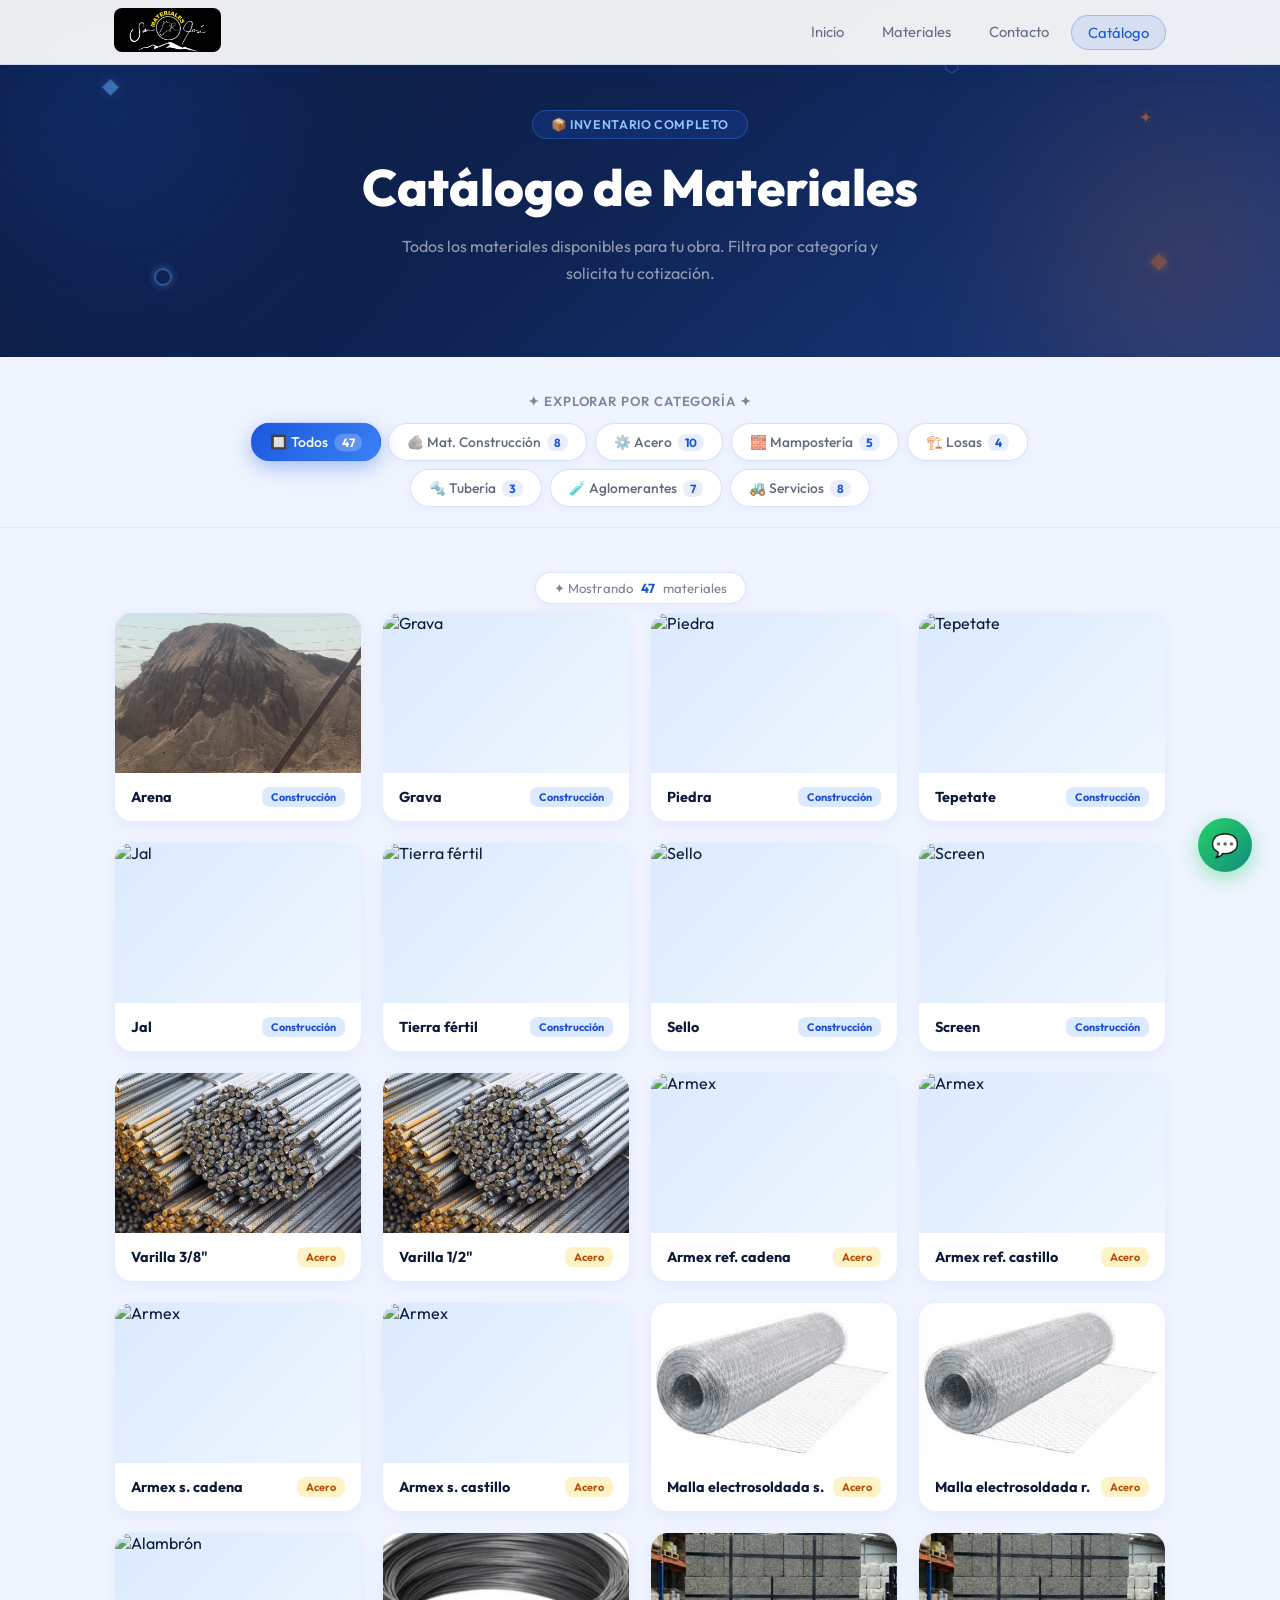
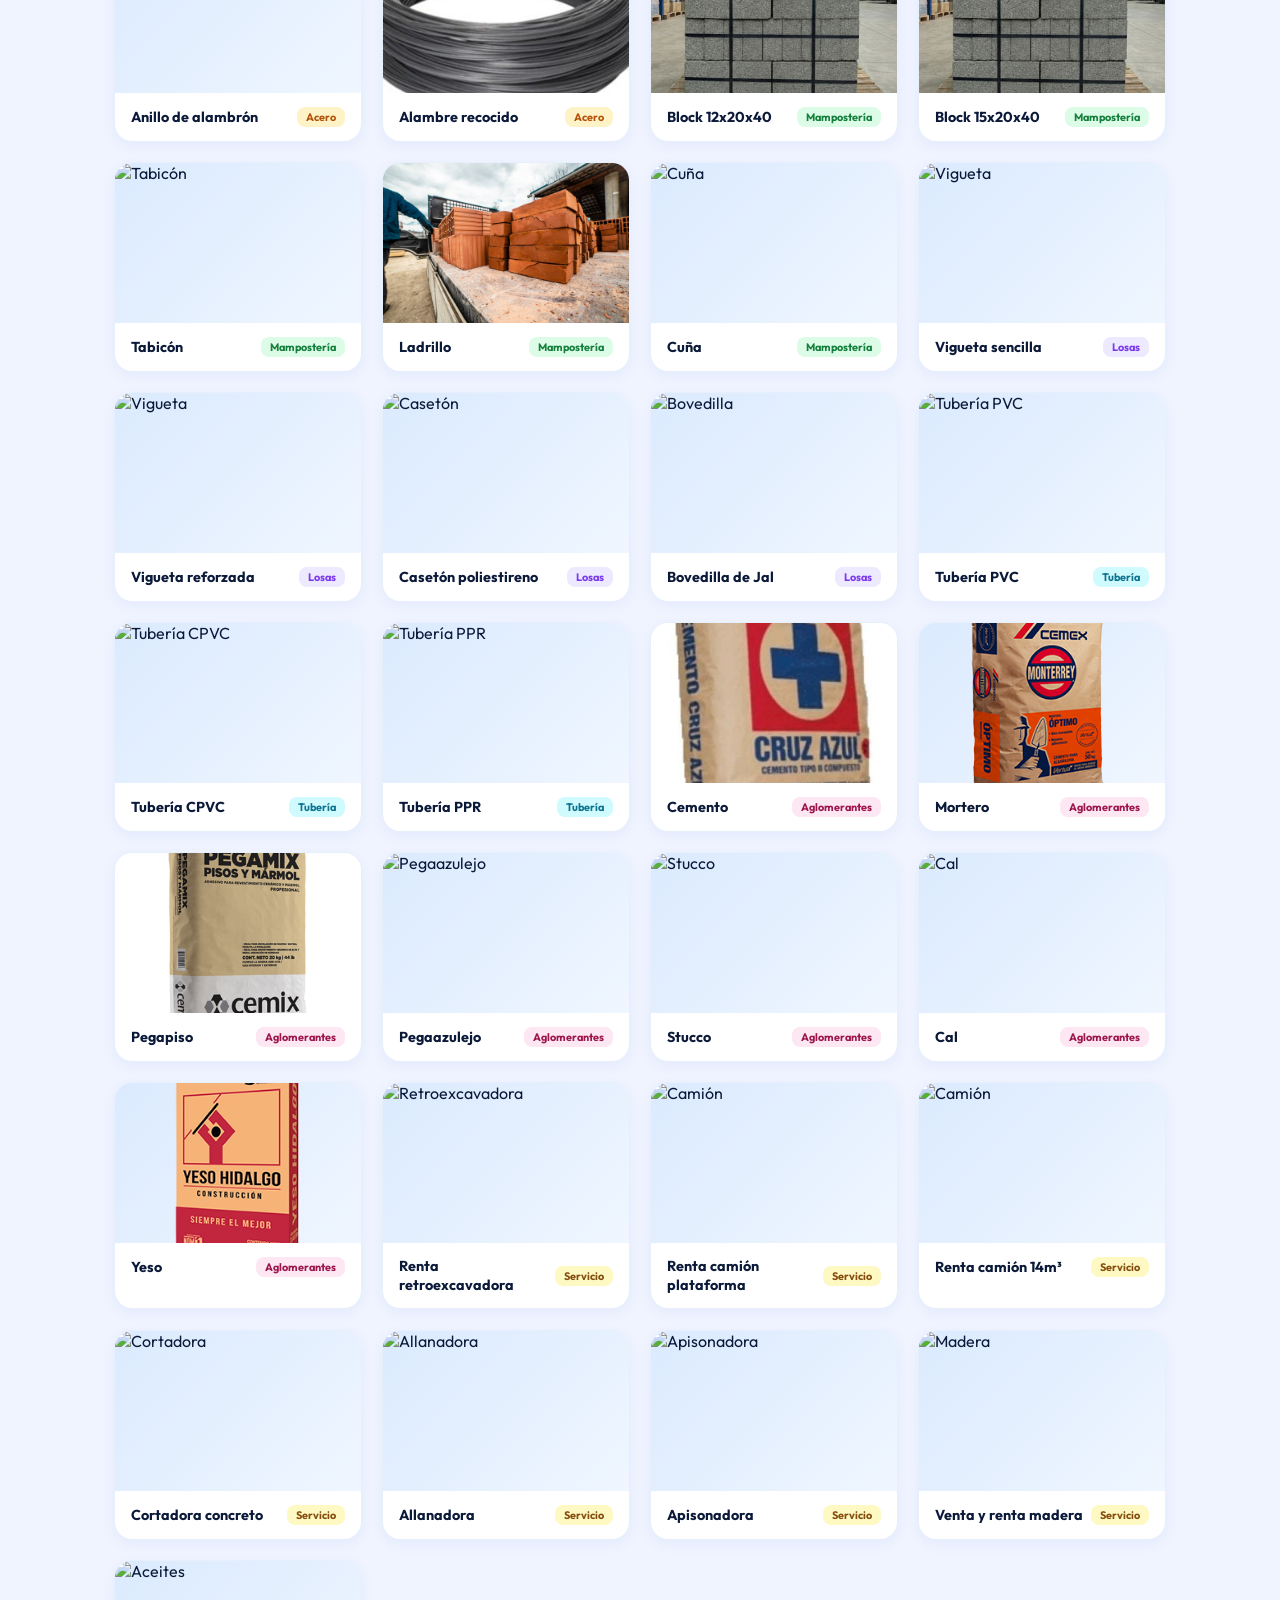
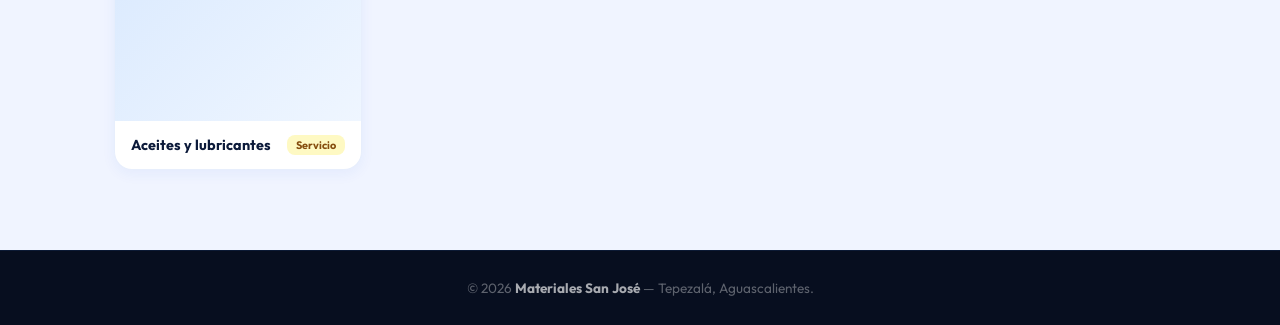
==== html/productos.html @ df7d9808 "Primer commit" ====
<!DOCTYPE html>
<html lang="es">
<head>
<meta charset="UTF-8">
<meta name="viewport" content="width=device-width, initial-scale=1">
<title>Catálogo | Materiales San José</title>
<link href="https://fonts.googleapis.com/css2?family=Outfit:wght@300;400;600;700;800&display=swap" rel="stylesheet">
<script defer src="https://unpkg.com/lucide@latest/dist/umd/lucide.js"></script>
<link rel="stylesheet" href="../css/productos.css">
</head>
<body>

<!-- NAV -->
<nav class="nav-container">
  <div class="container">
    <div class="nav-wrapper">
      <div class="nav-logo">
        <img src="../img/logo.jpg" alt="Materiales San José" onerror="this.style.display='none';this.nextElementSibling.style.display='block'">
        <span class="nav-logo-text" style="display:none">Materiales <span>San José</span></span>
      </div>
      <div class="nav-menu-desktop">
        <a href="../index.html">Inicio</a>
        <a href="../index.html#materiales">Materiales</a>
        <a href="../index.html#contacto">Contacto</a>
        <a href="../html/productos.html" class="active">Catálogo</a>
      </div>
      <button id="mobile-menu-button" aria-label="Menú">
        <i data-lucide="menu"></i>
      </button>
    </div>
  </div>
  <div id="mobile-menu" class="mobile-menu">
    <div class="mobile-menu-content">
      <a href="../index.html">Inicio</a>
      <a href="../index.html#contacto">Contacto</a>
    </div>
  </div>
</nav>

<!-- PAGE HEADER -->
<div class="page-header">
  <div class="blob blob-1"></div>
  <div class="blob blob-2"></div>

  <!-- Floating shapes -->
  <div class="float-shape" style="top:20%;left:8%;--dur:7s"><span class="shape-icon" style="--size:22px;--color:rgba(96,165,250,0.5)">◆</span></div>
  <div class="float-shape" style="top:30%;right:10%;--dur:9s;--delay:-3s"><span class="shape-icon" style="--size:16px;--color:rgba(249,115,22,0.5)">✦</span></div>
  <div class="float-shape" style="bottom:20%;left:12%;--dur:11s;--delay:-5s"><div class="shape-ring" style="--size:18px;--color:rgba(96,165,250,0.4)"></div></div>
  <div class="float-shape" style="bottom:25%;right:9%;--dur:8s;--delay:-2s"><div class="shape-diamond" style="--size:12px;--color:rgba(249,115,22,0.35)"></div></div>
  <div class="float-shape" style="top:15%;right:25%;--dur:6s;--delay:-1s"><span class="shape-icon" style="--size:18px;--color:rgba(96,165,250,0.3)">⬡</span></div>

  <div class="container" style="position:relative;z-index:2">
    <div class="page-header-badge">📦 Inventario Completo</div>
    <h1>Catálogo de Materiales</h1>
    <p>Todos los materiales disponibles para tu obra. Filtra por categoría y solicita tu cotización.</p>
  </div>
</div>

<!-- FILTER BAR -->
<div class="filter-wrap">
  <div class="filter-label">✦ Explorar por categoría ✦</div>
  <div class="filter-bar">
    <button class="filter-btn active" onclick="filterCat('all',this)">🔲 Todos <span class="filter-count">47</span></button>
    <button class="filter-btn" onclick="filterCat('agregados',this)">🪨 Mat. Construcción <span class="filter-count">8</span></button>
    <button class="filter-btn" onclick="filterCat('acero',this)">⚙️ Acero <span class="filter-count">10</span></button>
    <button class="filter-btn" onclick="filterCat('mamposteria',this)">🧱 Mampostería <span class="filter-count">5</span></button>
    <button class="filter-btn" onclick="filterCat('losa',this)">🏗️ Losas <span class="filter-count">4</span></button>
    <button class="filter-btn" onclick="filterCat('tuberia',this)">🔩 Tubería <span class="filter-count">3</span></button>
    <button class="filter-btn" onclick="filterCat('cemento',this)">🧪 Aglomerantes <span class="filter-count">7</span></button>
    <button class="filter-btn" onclick="filterCat('servicios',this)">🚜 Servicios <span class="filter-count">8</span></button>
  </div>
</div>

<!-- PRODUCTS -->
<section class="products-section">
  <div class="container">
    <div class="showing-wrap">
      <span class="showing-badge">✦ Mostrando <span class="cnt" id="showingCount">47</span> materiales</span>
    </div>

    <div class="products-grid" id="productsGrid">

      <!-- AGREGADOS -->
      <div class="product-card agregados" onclick="openModal('Arena','Ideal para mezclas de concreto, morteros y rellenos. Disponible en diferentes granulometrías.','../img/arena.jpg','agregados')">
        <img src="../img/IMG47.jpg" alt="Arena">
        <div class="product-info"><h3>Arena</h3><span class="product-badge badge-agregados">Construcción</span></div>
      </div>
      <div class="product-card agregados" onclick="openModal('Grava','Grava triturada y rodada para concreto, drenajes y cimentaciones.','../img/grava.jpg','agregados')">
        <img src="../img/IMG46.jpg" alt="Grava">
        <div class="product-info"><h3>Grava</h3><span class="product-badge badge-agregados">Construcción</span></div>
      </div>
      <div class="product-card agregados" onclick="openModal('Piedra','Piedra para cimentaciones, muros de contención y revestimientos.','../img/piedra.jpg','agregados')">
        <img src="../img/IMG44.jpg" alt="Piedra">
        <div class="product-info"><h3>Piedra</h3><span class="product-badge badge-agregados">Construcción</span></div>
      </div>
      <div class="product-card agregados" onclick="openModal('Tepetate','Material de relleno y compactación para bases y subbases.','../img/Tepetate.jpg','agregados')">
        <img src="../img/IMG48.jpg" alt="Tepetate">
        <div class="product-info"><h3>Tepetate</h3><span class="product-badge badge-agregados">Construcción</span></div>
      </div>
      <div class="product-card agregados" onclick="openModal('Jal','Material ligero para rellenos y mezclas especiales.','../img/material.jpg','agregados')">
        <img src="../img/material.jpg" alt="Jal">
        <div class="product-info"><h3>Jal</h3><span class="product-badge badge-agregados">Construcción</span></div>
      </div>
      <div class="product-card agregados" onclick="openModal('Tierra fértil','Tierra negra para jardines, huertos y áreas verdes.','../img/material.jpg','agregados')">
        <img src="../img/material.jpg" alt="Tierra fértil">
        <div class="product-info"><h3>Tierra fértil</h3><span class="product-badge badge-agregados">Construcción</span></div>
      </div>
      <div class="product-card agregados" onclick="openModal('Sello','Material fino para sellado de juntas y acabados de pisos.','../img/material.jpg','agregados')">
        <img src="../img/material.jpg" alt="Sello">
        <div class="product-info"><h3>Sello</h3><span class="product-badge badge-agregados">Construcción</span></div>
      </div>
      <div class="product-card agregados" onclick="openModal('Screen','Gravilla fina para filtros, drenajes y pisos decorativos.','../img/material.jpg','agregados')">
        <img src="../img/material.jpg" alt="Screen">
        <div class="product-info"><h3>Screen</h3><span class="product-badge badge-agregados">Construcción</span></div>
      </div>

      <!-- ACERO -->
      <div class="product-card acero" onclick="openModal('Varilla 3/8 pulgada','Varilla corrugada de 3/8 pulgada para trabes, castillos y cadenas.','../img/varilla.jpg','acero')">
        <img src="../img/varilla.jpg" alt="Varilla">
        <div class="product-info"><h3>Varilla 3/8"</h3><span class="product-badge badge-acero">Acero</span></div>
      </div>
      <div class="product-card acero" onclick="openModal('Varilla 1/2 pulgada','Varilla corrugada de 1/2 pulgada para estructuras de mayor carga.','../img/varilla.jpg','acero')">
        <img src="../img/varilla.jpg" alt="Varilla">
        <div class="product-info"><h3>Varilla 1/2"</h3><span class="product-badge badge-acero">Acero</span></div>
      </div>
      <div class="product-card acero" onclick="openModal('Armex reforzado cadena','Malla prefabricada de alta resistencia para cadenas de cimentación.','../img/material.jpg','acero')">
        <img src="../img/material.jpg" alt="Armex">
        <div class="product-info"><h3>Armex ref. cadena</h3><span class="product-badge badge-acero">Acero</span></div>
      </div>
      <div class="product-card acero" onclick="openModal('Armex reforzado castillo','Armex prefabricado para castillos de muros de carga.','../img/material.jpg','acero')">
        <img src="../img/material.jpg" alt="Armex">
        <div class="product-info"><h3>Armex ref. castillo</h3><span class="product-badge badge-acero">Acero</span></div>
      </div>
      <div class="product-card acero" onclick="openModal('Armex sencillo cadena','Malla simple para cadenas en proyectos residenciales.','../img/material.jpg','acero')">
        <img src="../img/material.jpg" alt="Armex">
        <div class="product-info"><h3>Armex s. cadena</h3><span class="product-badge badge-acero">Acero</span></div>
      </div>
      <div class="product-card acero" onclick="openModal('Armex sencillo castillo','Armex simple para castillos en proyectos ligeros.','../img/material.jpg','acero')">
        <img src="../img/material.jpg" alt="Armex">
        <div class="product-info"><h3>Armex s. castillo</h3><span class="product-badge badge-acero">Acero</span></div>
      </div>
      <div class="product-card acero" onclick="openModal('Malla electrosoldada sencilla','Malla de acero para losas y contrapisos ligeros.','../img/malla.jpg','acero')">
        <img src="../img/malla.jpg" alt="Malla">
        <div class="product-info"><h3>Malla electrosoldada s.</h3><span class="product-badge badge-acero">Acero</span></div>
      </div>
      <div class="product-card acero" onclick="openModal('Malla electrosoldada reforzada','Malla de alta resistencia para losas industriales y estacionamientos.','../img/malla.jpg','acero')">
        <img src="../img/malla.jpg" alt="Malla">
        <div class="product-info"><h3>Malla electrosoldada r.</h3><span class="product-badge badge-acero">Acero</span></div>
      </div>
      <div class="product-card acero" onclick="openModal('Anillo de alambrón','Alambrón en rollo para armado de estructuras y cercas.','../img/material.jpg','acero')">
        <img src="../img/material.jpg" alt="Alambrón">
        <div class="product-info"><h3>Anillo de alambrón</h3><span class="product-badge badge-acero">Acero</span></div>
      </div>
      <div class="product-card acero" onclick="openModal('Alambre recocido','Alambre suave para amarre de varilla en estructuras de concreto.','../img/alambre.jpg','acero')">
        <img src="../img/alambre.jpg" alt="Alambre">
        <div class="product-info"><h3>Alambre recocido</h3><span class="product-badge badge-acero">Acero</span></div>
      </div>

      <!-- MAMPOSTERÍA -->
      <div class="product-card mamposteria" onclick="openModal('Block hueco 12x20x40','Block estándar de hormigón para muros interiores y exteriores.','../img/block.jpg','mamposteria')">
        <img src="../img/block.jpg" alt="Block">
        <div class="product-info"><h3>Block 12x20x40</h3><span class="product-badge badge-mamposteria">Mampostería</span></div>
      </div>
      <div class="product-card mamposteria" onclick="openModal('Block hueco 15x20x40','Block de mayor espesor para muros estructurales y bardas.','../img/block.jpg','mamposteria')">
        <img src="../img/block.jpg" alt="Block">
        <div class="product-info"><h3>Block 15x20x40</h3><span class="product-badge badge-mamposteria">Mampostería</span></div>
      </div>
      <div class="product-card mamposteria" onclick="openModal('Tabicón','Pieza de concreto sólido de alta resistencia para muros y cimientos.','../img/material.jpg','mamposteria')">
        <img src="../img/material.jpg" alt="Tabicón">
        <div class="product-info"><h3>Tabicón</h3><span class="product-badge badge-mamposteria">Mampostería</span></div>
      </div>
      <div class="product-card mamposteria" onclick="openModal('Ladrillo','Ladrillo recocido para muros, bardas y acabados decorativos.','../img/ladrillo.jpg','mamposteria')">
        <img src="../img/ladrillo.jpg" alt="Ladrillo">
        <div class="product-info"><h3>Ladrillo</h3><span class="product-badge badge-mamposteria">Mampostería</span></div>
      </div>
      <div class="product-card mamposteria" onclick="openModal('Cuña','Pieza de remate para esquinas y terminados en mampostería.','../img/material.jpg','mamposteria')">
        <img src="../img/material.jpg" alt="Cuña">
        <div class="product-info"><h3>Cuña</h3><span class="product-badge badge-mamposteria">Mampostería</span></div>
      </div>

      <!-- LOSAS -->
      <div class="product-card losa" onclick="openModal('Vigueta sencilla','Vigueta prefabricada de concreto pretensado para losas ligeras.','../img/material.jpg','losa')">
        <img src="../img/material.jpg" alt="Vigueta">
        <div class="product-info"><h3>Vigueta sencilla</h3><span class="product-badge badge-losa">Losas</span></div>
      </div>
      <div class="product-card losa" onclick="openModal('Vigueta reforzada','Vigueta de mayor capacidad de carga para claros amplios.','../img/material.jpg','losa')">
        <img src="../img/material.jpg" alt="Vigueta">
        <div class="product-info"><h3>Vigueta reforzada</h3><span class="product-badge badge-losa">Losas</span></div>
      </div>
      <div class="product-card losa" onclick="openModal('Casetón poliestireno','Relleno ligero de poliestireno para reducir el peso en losas.','../img/material.jpg','losa')">
        <img src="../img/material.jpg" alt="Casetón">
        <div class="product-info"><h3>Casetón poliestireno</h3><span class="product-badge badge-losa">Losas</span></div>
      </div>
      <div class="product-card losa" onclick="openModal('Bovedilla de Jal','Bovedilla de jal ligero para sistemas de losa vigueta-bovedilla.','../img/material.jpg','losa')">
        <img src="../img/material.jpg" alt="Bovedilla">
        <div class="product-info"><h3>Bovedilla de Jal</h3><span class="product-badge badge-losa">Losas</span></div>
      </div>

      <!-- TUBERÍA -->
      <div class="product-card tuberia" onclick="openModal('Tubería PVC','Tubería de PVC para instalaciones hidráulicas y sanitarias.','../img/material.jpg','tuberia')">
        <img src="../img/material.jpg" alt="Tubería PVC">
        <div class="product-info"><h3>Tubería PVC</h3><span class="product-badge badge-tuberia">Tubería</span></div>
      </div>
      <div class="product-card tuberia" onclick="openModal('Tubería CPVC','Tubería CPVC resistente a altas temperaturas para agua caliente.','../img/material.jpg','tuberia')">
        <img src="../img/material.jpg" alt="Tubería CPVC">
        <div class="product-info"><h3>Tubería CPVC</h3><span class="product-badge badge-tuberia">Tubería</span></div>
      </div>
      <div class="product-card tuberia" onclick="openModal('Tubería PPR','Tubería PPR de alta resistencia para sistemas de agua a presión.','../img/material.jpg','tuberia')">
        <img src="../img/material.jpg" alt="Tubería PPR">
        <div class="product-info"><h3>Tubería PPR</h3><span class="product-badge badge-tuberia">Tubería</span></div>
      </div>

      <!-- AGLOMERANTES -->
      <div class="product-card cemento" onclick="openModal('Cemento','Cemento Portland gris de alta resistencia para todo tipo de obra.','../img/cemento.jpg','cemento')">
        <img src="../img/cemento.jpg" alt="Cemento">
        <div class="product-info"><h3>Cemento</h3><span class="product-badge badge-cemento">Aglomerantes</span></div>
      </div>
      <div class="product-card cemento" onclick="openModal('Mortero','Mortero premezclado para asentado de block, ladrillo y tabique.','../img/mortero.png','cemento')">
        <img src="../img/mortero.png" alt="Mortero">
        <div class="product-info"><h3>Mortero</h3><span class="product-badge badge-cemento">Aglomerantes</span></div>
      </div>
      <div class="product-card cemento" onclick="openModal('Pegapiso','Adhesivo cementicio para pisos cerámicos, porcelánicos y piedra.','../img/pegapiso.jpg','cemento')">
        <img src="../img/pegapiso.jpg" alt="Pegapiso">
        <div class="product-info"><h3>Pegapiso</h3><span class="product-badge badge-cemento">Aglomerantes</span></div>
      </div>
      <div class="product-card cemento" onclick="openModal('Pegaazulejo','Adhesivo para azulejos en paredes interiores y exteriores.','../img/material.jpg','cemento')">
        <img src="../img/material.jpg" alt="Pegaazulejo">
        <div class="product-info"><h3>Pegaazulejo</h3><span class="product-badge badge-cemento">Aglomerantes</span></div>
      </div>
      <div class="product-card cemento" onclick="openModal('Stucco','Yeso acrílico para acabados exteriores e interiores texturizados.','../img/material.jpg','cemento')">
        <img src="../img/material.jpg" alt="Stucco">
        <div class="product-info"><h3>Stucco</h3><span class="product-badge badge-cemento">Aglomerantes</span></div>
      </div>
      <div class="product-card cemento" onclick="openModal('Cal','Cal hidratada para aplanados, pintura y tratamiento de suelos.','../img/material.jpg','cemento')">
        <img src="../img/material.jpg" alt="Cal">
        <div class="product-info"><h3>Cal</h3><span class="product-badge badge-cemento">Aglomerantes</span></div>
      </div>
      <div class="product-card cemento" onclick="openModal('Yeso','Yeso para aplanados interiores, cielos rasos y molduras.','../img/yeso.png','cemento')">
        <img src="../img/yeso.png" alt="Yeso">
        <div class="product-info"><h3>Yeso</h3><span class="product-badge badge-cemento">Aglomerantes</span></div>
      </div>

      <!-- SERVICIOS -->
      <div class="product-card servicios" onclick="openModal('Renta retroexcavadora','Retroexcavadora disponible por hora o día para excavaciones y movimiento de tierra.','../img/maquinaria.jpg','servicios')">
        <img src="../img/maquinaria.jpg" alt="Retroexcavadora">
        <div class="product-info"><h3>Renta retroexcavadora</h3><span class="product-badge badge-servicios">Servicio</span></div>
      </div>
      <div class="product-card servicios" onclick="openModal('Renta camión plataforma','Camión plataforma para traslado de materiales pesados y maquinaria.','../img/maquinaria.jpg','servicios')">
        <img src="../img/maquinaria.jpg" alt="Camión">
        <div class="product-info"><h3>Renta camión plataforma</h3><span class="product-badge badge-servicios">Servicio</span></div>
      </div>
      <div class="product-card servicios" onclick="openModal('Renta camión 14m³','Camión de volteo de 14 metros cúbicos para entrega de materiales a granel.','../img/maquinaria.jpg','servicios')">
        <img src="../img/maquinaria.jpg" alt="Camión">
        <div class="product-info"><h3>Renta camión 14m³</h3><span class="product-badge badge-servicios">Servicio</span></div>
      </div>
      <div class="product-card servicios" onclick="openModal('Cortadora de concreto','Corte preciso en concreto, block y pavimentos. Disponible por turno.','../img/maquinaria.jpg','servicios')">
        <img src="../img/maquinaria.jpg" alt="Cortadora">
        <div class="product-info"><h3>Cortadora concreto</h3><span class="product-badge badge-servicios">Servicio</span></div>
      </div>
      <div class="product-card servicios" onclick="openModal('Allanadora','Allanadora mecánica para acabados de pisos de concreto.','../img/maquinaria.jpg','servicios')">
        <img src="../img/maquinaria.jpg" alt="Allanadora">
        <div class="product-info"><h3>Allanadora</h3><span class="product-badge badge-servicios">Servicio</span></div>
      </div>
      <div class="product-card servicios" onclick="openModal('Apisonadora','Compactación de suelos, rellenos y bases para pavimentación.','../img/maquinaria.jpg','servicios')">
        <img src="../img/maquinaria.jpg" alt="Apisonadora">
        <div class="product-info"><h3>Apisonadora</h3><span class="product-badge badge-servicios">Servicio</span></div>
      </div>
      <div class="product-card servicios" onclick="openModal('Venta y renta de madera','Madera para cimbra, duelas, vigas y estructuras temporales de obra.','../img/material.jpg','servicios')">
        <img src="../img/material.jpg" alt="Madera">
        <div class="product-info"><h3>Venta y renta madera</h3><span class="product-badge badge-servicios">Servicio</span></div>
      </div>
      <div class="product-card servicios" onclick="openModal('Aceites y lubricantes','Lubricantes para maquinaria de construcción y mantenimiento de equipos.','../img/material.jpg','servicios')">
        <img src="../img/material.jpg" alt="Aceites">
        <div class="product-info"><h3>Aceites y lubricantes</h3><span class="product-badge badge-servicios">Servicio</span></div>
      </div>

    </div>
  </div>
</section>

<!-- MODAL -->
<div class="modal-overlay" id="modalOverlay" onclick="closeModal(event)">
  <div class="modal-box">
    <img class="modal-img" id="modalImg" src="" alt="">
    <div class="modal-body">
      <span class="modal-cat-badge" id="modalBadge"></span>
      <h2 id="modalTitle"></h2>
      <p id="modalDesc"></p>
      <div class="modal-footer">
        <button class="modal-close-btn" onclick="closeModalDirect()">Cerrar</button>
        <a href="https://wa.me/524493667791" target="_blank" class="modal-wa-btn">
          💬 Solicitar por WhatsApp
        </a>
      </div>
    </div>
  </div>
</div>

<!-- WhatsApp -->
<a href="https://wa.me/524493667791" target="_blank" class="whatsapp-btn" title="WhatsApp">💬</a>
<a href="#" class="back-to-top" id="backToTop">↑</a>

<footer>
  <div class="container">
    <p>© 2026 <strong>Materiales San José</strong> — Tepezalá, Aguascalientes.</p>
  </div>
</footer>

<script>
if (window.lucide) lucide.createIcons();
document.addEventListener('DOMContentLoaded', () => { if (window.lucide) lucide.createIcons(); });

/* Mobile menu */
document.getElementById('mobile-menu-button')?.addEventListener('click', () => {
  document.getElementById('mobile-menu').classList.toggle('open');
});

/* Back to top */
window.addEventListener('scroll', () => {
  document.getElementById('backToTop').classList.toggle('visible', window.scrollY > 400);
});

/* Filter */
function filterCat(cat, btn) {
  document.querySelectorAll('.filter-btn').forEach(b => b.classList.remove('active'));
  btn.classList.add('active');
  const cards = document.querySelectorAll('.product-card');
  let count = 0;
  cards.forEach((c, i) => {
    const show = cat === 'all' || c.classList.contains(cat);
    c.classList.toggle('hidden', !show);
    if (show) {
      count++;
      c.style.animationDelay = (count * 0.03) + 's';
      c.style.animation = 'none';
      void c.offsetHeight;
      c.style.animation = 'cardIn 0.5s ease both';
    }
  });
  document.getElementById('showingCount').textContent = count;
}

/* Modal */
const catBadgeClasses = {
  agregados:'badge-agregados', acero:'badge-acero', mamposteria:'badge-mamposteria',
  losa:'badge-losa', tuberia:'badge-tuberia', cemento:'badge-cemento', servicios:'badge-servicios'
};
const catLabels = {
  agregados:'Mat. Construcción', acero:'Acero', mamposteria:'Mampostería',
  losa:'Losas', tuberia:'Tubería', cemento:'Aglomerantes', servicios:'Servicio'
};

function openModal(title, desc, img, cat) {
  document.getElementById('modalTitle').textContent = title;
  document.getElementById('modalDesc').textContent = desc;
  document.getElementById('modalImg').src = img;
  const badge = document.getElementById('modalBadge');
  badge.textContent = catLabels[cat] || cat;
  badge.className = 'modal-cat-badge ' + (catBadgeClasses[cat] || '');
  document.getElementById('modalOverlay').classList.add('open');
  document.body.style.overflow = 'hidden';
}

function closeModal(e) {
  if (e.target === document.getElementById('modalOverlay')) closeModalDirect();
}

function closeModalDirect() {
  document.getElementById('modalOverlay').classList.remove('open');
  document.body.style.overflow = '';
}

document.addEventListener('keydown', e => { if (e.key === 'Escape') closeModalDirect(); });
</script>
</body>
</html>
---- css/productos.css ----
:root {
  --blue:        #1a56db;
  --blue-light:  #3b82f6;
  --blue-bright: #60a5fa;
  --orange:      #f97316;
  --dark:        #0c1a3a;
  --dark-mid:    #0f2454;
  --white:       #ffffff;
}

*, *::before, *::after { margin:0; padding:0; box-sizing:border-box; }
html { scroll-behavior: smooth; }

body {
  font-family: 'Outfit', sans-serif;
  background: #f0f4ff;
  color: var(--dark);
  overflow-x: hidden;
}

/* NAV */
.nav-container {
  position: fixed;
  top: 0; left: 0; right: 0;
  z-index: 200;
  background: rgba(255,255,255,0.92);
  backdrop-filter: blur(14px);
  border-bottom: 1px solid rgba(26,86,219,0.12);
  box-shadow: 0 2px 20px rgba(26,86,219,0.07);
}

.container { max-width: 1100px; margin: 0 auto; padding: 0 24px; }

.nav-wrapper {
  display: flex;
  align-items: center;
  justify-content: space-between;
  height: 64px;
}

.nav-logo img {
  height: 44px;
  border-radius: 8px;
  object-fit: contain;
}

.nav-logo-text {
  font-size: 1.15rem;
  font-weight: 800;
  color: var(--dark);
}
.nav-logo-text span { color: var(--orange); }

.nav-menu-desktop {
  display: flex;
  gap: 6px;
}

.nav-menu-desktop a {
  text-decoration: none;
  color: rgba(12,26,58,0.6);
  font-size: 0.92rem;
  padding: 7px 16px;
  border-radius: 20px;
  transition: all 0.3s;
}
.nav-menu-desktop a:hover { color: var(--dark); background: rgba(26,86,219,0.07); }
.nav-menu-desktop a.active {
  background: rgba(26,86,219,0.1);
  color: var(--blue);
  border: 1px solid rgba(26,86,219,0.25);
}

#mobile-menu-button {
  display: none;
  background: transparent;
  border: none;
  color: var(--dark);
  cursor: pointer;
  padding: 6px;
}

.mobile-menu {
  display: none;
  background: rgba(255,255,255,0.98);
  border-top: 1px solid rgba(26,86,219,0.1);
}
.mobile-menu.open { display: block; }
.mobile-menu-content {
  display: flex; flex-direction: column; padding: 12px 24px 20px; gap: 4px;
}
.mobile-menu-content a {
  text-decoration: none; color: rgba(12,26,58,0.7);
  padding: 10px 14px; border-radius: 10px; font-size: 0.95rem; transition: all 0.25s;
}
.mobile-menu-content a:hover { background: rgba(26,86,219,0.07); color: var(--dark); }

/* PAGE HEADER */
.page-header {
  background: linear-gradient(140deg, #0c1a3a 0%, #0f2454 50%, #1a3a80 100%);
  padding: 110px 0 70px;
  text-align: center;
  position: relative;
  overflow: hidden;
}

.blob {
  position: absolute;
  border-radius: 50%;
  filter: blur(80px);
  pointer-events: none;
}
.blob-1 {
  width: 400px; height: 400px;
  background: radial-gradient(circle, rgba(26,86,219,0.3), transparent);
  top: -100px; left: -100px;
  animation: blobF1 10s ease-in-out infinite;
}
.blob-2 {
  width: 350px; height: 350px;
  background: radial-gradient(circle, rgba(249,115,22,0.2), transparent);
  bottom: -80px; right: -80px;
  animation: blobF2 12s ease-in-out infinite;
}

@keyframes blobF1 {
  0%,100% { transform:translate(0,0) scale(1); }
  50%      { transform:translate(30px,20px) scale(1.1); }
}
@keyframes blobF2 {
  0%,100% { transform:translate(0,0) scale(1); }
  50%      { transform:translate(-20px,-25px) scale(1.08); }
}

/* Floating shapes header */
.float-shape {
  position: absolute;
  pointer-events: none;
  animation: floatRot var(--dur,8s) ease-in-out infinite;
  animation-delay: var(--delay,0s);
}
@keyframes floatRot {
  0%   { transform:translateY(0) rotate(0deg); }
  33%  { transform:translateY(-20px) rotate(120deg); }
  66%  { transform:translateY(-8px) rotate(240deg); }
  100% { transform:translateY(0) rotate(360deg); }
}
.shape-icon { font-size:var(--size,20px); color:var(--color,rgba(96,165,250,0.45)); filter:drop-shadow(0 0 6px currentColor); display:block; }
.shape-diamond { width:var(--size,12px); height:var(--size,12px); background:var(--color,rgba(249,115,22,0.35)); transform:rotate(45deg); box-shadow:0 0 10px var(--color,rgba(249,115,22,0.3)); }
.shape-ring { width:var(--size,14px); height:var(--size,14px); border:2px solid var(--color,rgba(96,165,250,0.4)); border-radius:50%; box-shadow:0 0 8px var(--color,rgba(96,165,250,0.25)); }

.page-header-badge {
  display: inline-flex;
  align-items: center;
  gap: 8px;
  background: rgba(26,86,219,0.2);
  border: 1px solid rgba(59,130,246,0.35);
  border-radius: 20px;
  padding: 6px 18px;
  font-size: 0.78rem;
  font-weight: 600;
  color: #93c5fd;
  margin-bottom: 16px;
  letter-spacing: 0.05em;
  text-transform: uppercase;
  animation: fadeInDown 0.7s ease both;
}

.page-header h1 {
  font-size: clamp(2rem, 4vw, 3.2rem);
  font-weight: 800;
  color: white;
  margin-bottom: 14px;
  animation: fadeInDown 0.7s ease 0.1s both;
}

.page-header p {
  color: rgba(255,255,255,0.55);
  font-size: 1rem;
  max-width: 480px;
  margin: 0 auto;
  line-height: 1.7;
  animation: fadeInDown 0.7s ease 0.2s both;
}

/* FILTER BAR */
.filter-wrap {
  padding: 36px 0 20px;
  background: #f0f4ff;
  border-bottom: 1px solid rgba(26,86,219,0.08);
  position: sticky;
  top: 64px;
  z-index: 100;
  animation: fadeInDown 0.6s ease 0.3s both;
}

.filter-label {
  text-align: center;
  font-size: 0.82rem;
  font-weight: 600;
  color: rgba(12,26,58,0.5);
  margin-bottom: 14px;
  text-transform: uppercase;
  letter-spacing: 0.07em;
  display: flex;
  align-items: center;
  justify-content: center;
  gap: 6px;
}

.filter-bar {
  display: flex;
  flex-wrap: wrap;
  gap: 8px;
  justify-content: center;
  max-width: 900px;
  margin: 0 auto;
  padding: 0 24px;
}

.filter-btn {
  display: inline-flex;
  align-items: center;
  gap: 6px;
  padding: 9px 18px;
  border-radius: 30px;
  border: 1.5px solid rgba(26,86,219,0.18);
  background: white;
  color: rgba(12,26,58,0.65);
  font-family: 'Outfit', sans-serif;
  font-size: 0.86rem;
  font-weight: 500;
  cursor: pointer;
  transition: all 0.3s;
  box-shadow: 0 2px 8px rgba(26,86,219,0.05);
}

.filter-btn:hover:not(.active) {
  border-color: var(--blue);
  color: var(--blue);
  transform: translateY(-2px);
  box-shadow: 0 6px 16px rgba(26,86,219,0.1);
}

.filter-btn.active {
  background: linear-gradient(135deg, #1a56db, #3b82f6);
  color: white;
  border-color: transparent;
  box-shadow: 0 6px 20px rgba(26,86,219,0.35);
  transform: scale(1.02);
}

.filter-count {
  background: rgba(255,255,255,0.25);
  border-radius: 8px;
  padding: 1px 7px;
  font-size: 0.74rem;
  font-weight: 700;
}

.filter-btn.active .filter-count { background: rgba(255,255,255,0.22); }
.filter-btn:not(.active) .filter-count { background: rgba(26,86,219,0.1); color: var(--blue); }

/* SHOWING BADGE */
.showing-wrap {
  text-align: center;
  padding: 24px 0 8px;
}

.showing-badge {
  display: inline-flex;
  align-items: center;
  gap: 8px;
  background: white;
  border: 1.5px solid rgba(26,86,219,0.14);
  border-radius: 20px;
  padding: 7px 18px;
  font-size: 0.82rem;
  color: rgba(12,26,58,0.55);
  box-shadow: 0 2px 10px rgba(26,86,219,0.06);
}

.showing-badge .cnt { color: var(--blue); font-weight: 700; }

/* PRODUCTS GRID */
.products-section {
  padding: 20px 0 80px;
}

.products-grid {
  display: grid;
  grid-template-columns: repeat(auto-fill, minmax(220px, 1fr));
  gap: 20px;
}

.product-card {
  background: white;
  border-radius: 18px;
  overflow: hidden;
  border: 1.5px solid rgba(26,86,219,0.1);
  box-shadow: 0 4px 14px rgba(26,86,219,0.06);
  transition: transform 0.35s, box-shadow 0.35s, border-color 0.35s;
  cursor: pointer;
  animation: cardIn 0.55s ease both;
}

.product-card:hover {
  transform: translateY(-7px);
  box-shadow: 0 18px 40px rgba(26,86,219,0.16);
  border-color: rgba(26,86,219,0.3);
}

.product-card img {
  width: 100%;
  height: 160px;
  object-fit: cover;
  background: linear-gradient(135deg, #dbeafe, #eff6ff);
  display: block;
  transition: transform 0.4s;
}

.product-card:hover img { transform: scale(1.06); }

.product-info {
  padding: 14px 16px;
  display: flex;
  align-items: center;
  justify-content: space-between;
  gap: 8px;
}

.product-info h3 {
  font-size: 0.9rem;
  font-weight: 700;
  color: var(--dark);
  line-height: 1.3;
}

.product-badge {
  font-size: 0.68rem;
  font-weight: 700;
  padding: 3px 9px;
  border-radius: 8px;
  white-space: nowrap;
  flex-shrink: 0;
}

.badge-agregados  { background:#dbeafe; color:#1d4ed8; }
.badge-acero      { background:#fef3c7; color:#b45309; }
.badge-mamposteria{ background:#dcfce7; color:#15803d; }
.badge-losa       { background:#ede9fe; color:#7c3aed; }
.badge-tuberia    { background:#cffafe; color:#0e7490; }
.badge-cemento    { background:#fce7f3; color:#9d174d; }
.badge-servicios  { background:#fef9c3; color:#854d0e; }

/* Modal */
.modal-overlay {
  display: none;
  position: fixed;
  inset: 0;
  background: rgba(0,0,0,0.65);
  backdrop-filter: blur(6px);
  z-index: 500;
  align-items: center;
  justify-content: center;
  padding: 24px;
  animation: fadeIn 0.3s ease;
}

.modal-overlay.open { display: flex; }

.modal-box {
  background: white;
  border-radius: 24px;
  overflow: hidden;
  max-width: 520px;
  width: 100%;
  box-shadow: 0 30px 80px rgba(0,0,0,0.35);
  animation: modalIn 0.35s ease both;
}

@keyframes modalIn {
  from { opacity:0; transform:scale(0.93) translateY(20px); }
  to   { opacity:1; transform:scale(1) translateY(0); }
}

.modal-img {
  width: 100%;
  height: 260px;
  object-fit: cover;
  background: linear-gradient(135deg, #dbeafe, #eff6ff);
}

.modal-body {
  padding: 26px 28px 30px;
}

.modal-cat-badge {
  display: inline-block;
  font-size: 0.74rem;
  font-weight: 700;
  padding: 4px 12px;
  border-radius: 10px;
  margin-bottom: 12px;
}

.modal-body h2 {
  font-size: 1.5rem;
  font-weight: 800;
  color: var(--dark);
  margin-bottom: 10px;
}

.modal-body p {
  color: rgba(12,26,58,0.55);
  font-size: 0.9rem;
  line-height: 1.7;
  margin-bottom: 22px;
}

.modal-footer {
  display: flex;
  gap: 12px;
  align-items: center;
}

.modal-close-btn {
  background: rgba(26,86,219,0.08);
  border: 1.5px solid rgba(26,86,219,0.18);
  color: var(--blue);
  padding: 11px 22px;
  border-radius: 12px;
  font-family: 'Outfit', sans-serif;
  font-size: 0.88rem;
  font-weight: 600;
  cursor: pointer;
  transition: all 0.3s;
}

.modal-close-btn:hover { background: rgba(26,86,219,0.14); }

.modal-wa-btn {
  flex: 1;
  display: inline-flex;
  align-items: center;
  justify-content: center;
  gap: 8px;
  background: linear-gradient(135deg, #25d366, #128c7e);
  color: white;
  text-decoration: none;
  padding: 11px 20px;
  border-radius: 12px;
  font-size: 0.88rem;
  font-weight: 700;
  transition: transform 0.3s, box-shadow 0.3s;
  box-shadow: 0 5px 16px rgba(37,211,102,0.3);
}

.modal-wa-btn:hover {
  transform: translateY(-2px);
  box-shadow: 0 10px 24px rgba(37,211,102,0.45);
}

/* WhatsApp floating */
.whatsapp-btn {
  position: fixed;
  bottom: 28px; right: 28px;
  width: 54px; height: 54px;
  background: linear-gradient(135deg, #25d366, #128c7e);
  border-radius: 50%;
  display: flex; align-items: center; justify-content: center;
  color: white;
  font-size: 1.4rem;
  text-decoration: none;
  box-shadow: 0 6px 20px rgba(37,211,102,0.45);
  z-index: 300;
  transition: transform 0.3s, box-shadow 0.3s;
  animation: waBounce 2s ease-in-out infinite;
}
.whatsapp-btn:hover { transform: scale(1.12); box-shadow: 0 10px 30px rgba(37,211,102,0.6); animation: none; }
@keyframes waBounce { 0%,100%{transform:translateY(0);} 50%{transform:translateY(-5px);} }

.back-to-top {
  position: fixed;
  bottom: 92px; right: 28px;
  width: 42px; height: 42px;
  background: rgba(26,86,219,0.12);
  border: 1.5px solid rgba(26,86,219,0.25);
  border-radius: 50%;
  display: flex; align-items: center; justify-content: center;
  color: var(--blue);
  text-decoration: none;
  z-index: 300;
  transition: all 0.3s;
  opacity: 0; pointer-events: none;
}
.back-to-top.visible { opacity:1; pointer-events:all; }
.back-to-top:hover { background: rgba(26,86,219,0.2); transform: translateY(-3px); }

/* Footer */
footer {
  background: #070e1f;
  border-top: 1px solid rgba(59,130,246,0.1);
  padding: 28px 0;
  text-align: center;
  color: rgba(255,255,255,0.35);
  font-size: 0.85rem;
}
footer strong { color: rgba(255,255,255,0.65); }

/* Animations */
@keyframes fadeInDown {
  from{opacity:0;transform:translateY(-20px);}
  to{opacity:1;transform:translateY(0);}
}
@keyframes cardIn {
  from{opacity:0;transform:translateY(28px) scale(0.97);}
  to{opacity:1;transform:translateY(0) scale(1);}
}
@keyframes fadeIn {
  from{opacity:0;}
  to{opacity:1;}
}

/* Product card hidden */
.product-card.hidden { display: none; }

/* Responsive */
@media(max-width:640px){
  .nav-menu-desktop{display:none;}
  #mobile-menu-button{display:flex;}
  .products-grid{grid-template-columns:1fr 1fr;}
}
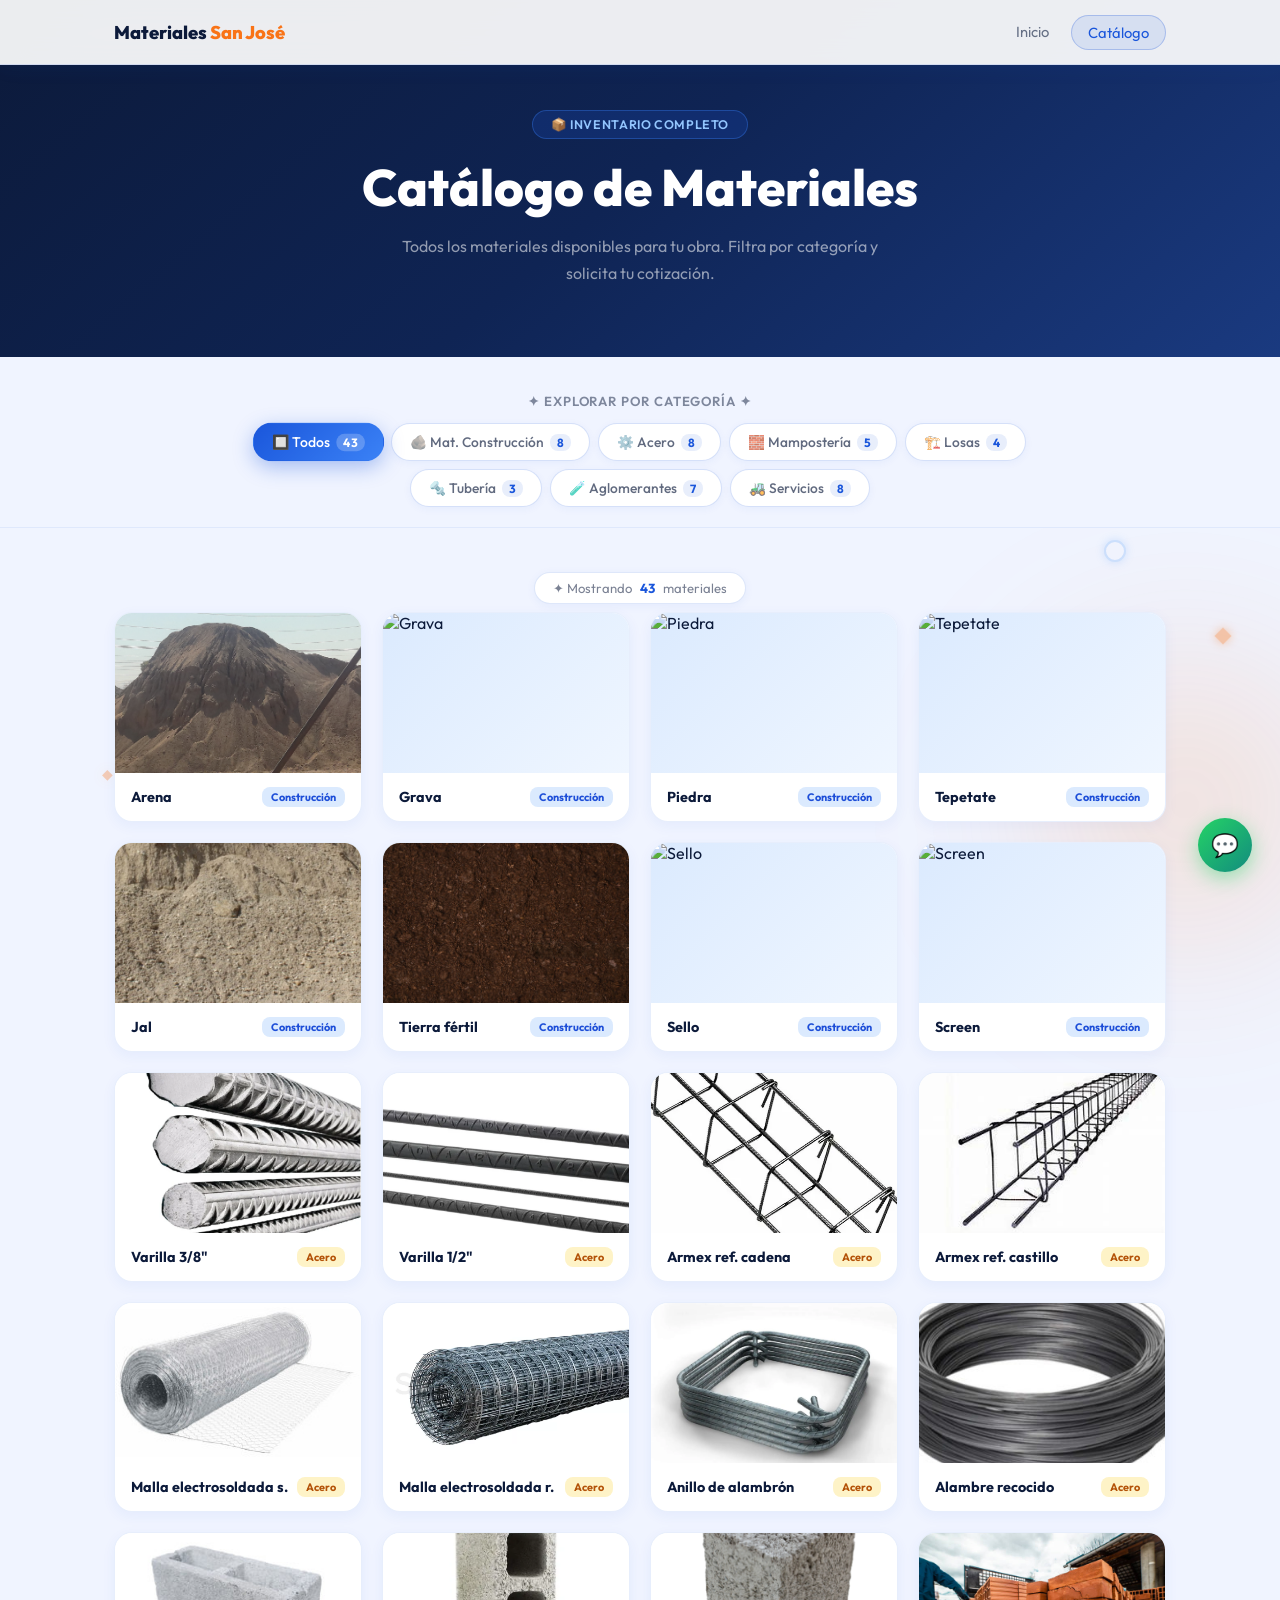
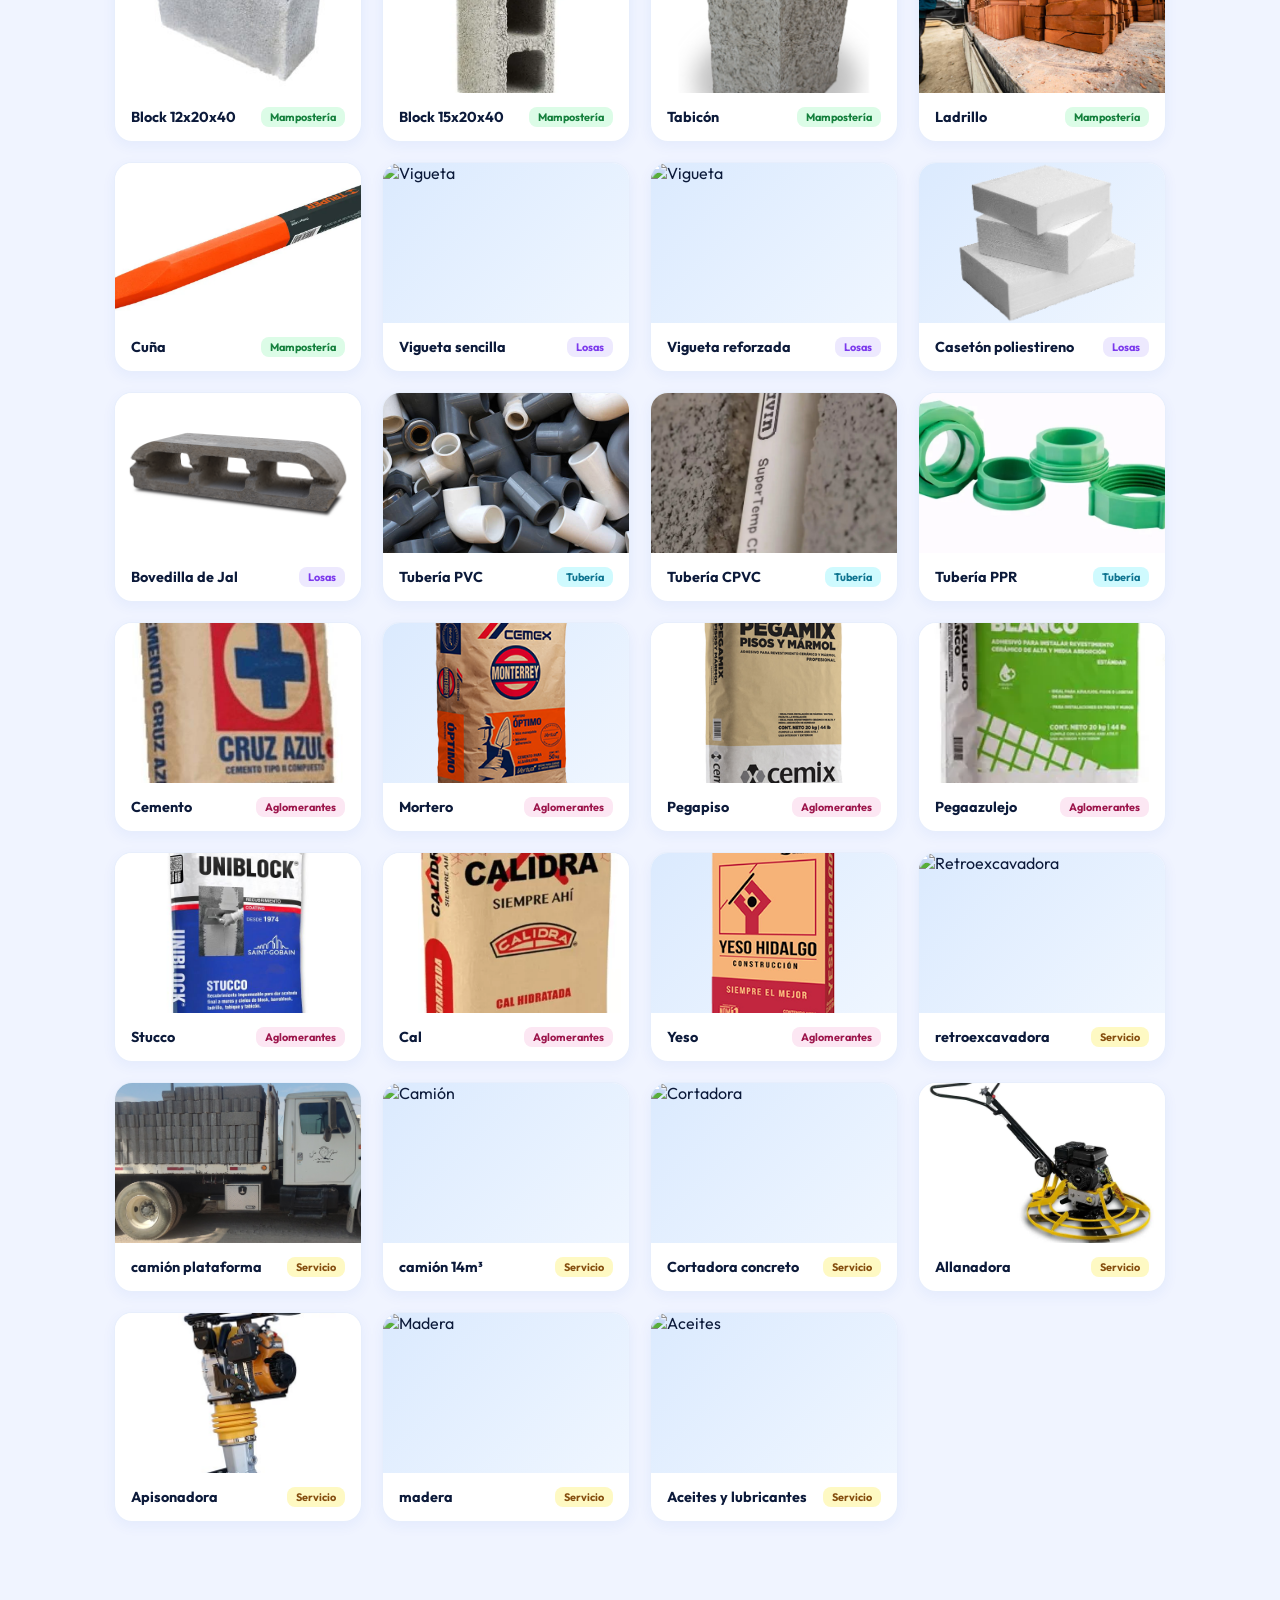
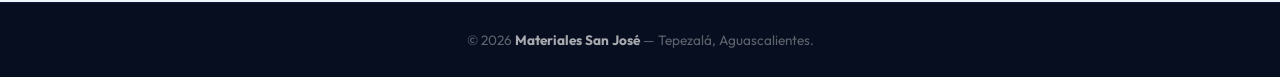
==== commit ab2d9a7a: "Tu mensaje" ====
--- a/html/productos.html
+++ b/html/productos.html
@@ -10,18 +10,27 @@
 </head>
 <body>
 
+<!-- BLOBS Y FORMAS — fuera del header, cubren toda la página -->
+<div class="blob blob-1"></div>
+<div class="blob blob-2"></div>
+<div class="float-shape" style="top:10%;left:5%;--dur:7s"><span class="shape-icon" style="--size:22px;--color:rgba(96,165,250,0.5)">◆</span></div>
+<div class="float-shape" style="top:25%;right:6%;--dur:9s;--delay:-3s"><span class="shape-icon" style="--size:16px;--color:rgba(249,115,22,0.5)">✦</span></div>
+<div class="float-shape" style="top:50%;left:3%;--dur:11s;--delay:-5s"><div class="shape-ring" style="--size:18px;--color:rgba(96,165,250,0.4)"></div></div>
+<div class="float-shape" style="top:70%;right:4%;--dur:8s;--delay:-2s"><div class="shape-diamond" style="--size:12px;--color:rgba(249,115,22,0.35)"></div></div>
+<div class="float-shape" style="top:40%;right:8%;--dur:6s;--delay:-1s"><span class="shape-icon" style="--size:18px;--color:rgba(96,165,250,0.3)">⬡</span></div>
+<div class="float-shape" style="top:85%;left:8%;--dur:10s;--delay:-4s"><span class="shape-icon" style="--size:14px;--color:rgba(249,115,22,0.3)">◆</span></div>
+<div class="float-shape" style="top:60%;right:12%;--dur:13s;--delay:-6s"><div class="shape-ring" style="--size:22px;--color:rgba(96,165,250,0.25)"></div></div>
+
 <!-- NAV -->
 <nav class="nav-container">
   <div class="container">
     <div class="nav-wrapper">
       <div class="nav-logo">
-        <img src="../img/logo.jpg" alt="Materiales San José" onerror="this.style.display='none';this.nextElementSibling.style.display='block'">
-        <span class="nav-logo-text" style="display:none">Materiales <span>San José</span></span>
+         <img src="" alt="Materiales San José" onerror="this.style.display='none'; this.nextElementSibling.style.display='block'">
+         <span class="nav-logo-text" style="display:none">Materiales <span>San José</span></span>
       </div>
       <div class="nav-menu-desktop">
         <a href="../index.html">Inicio</a>
-        <a href="../index.html#materiales">Materiales</a>
-        <a href="../index.html#contacto">Contacto</a>
         <a href="../html/productos.html" class="active">Catálogo</a>
       </div>
       <button id="mobile-menu-button" aria-label="Menú">
@@ -39,16 +48,6 @@
 
 <!-- PAGE HEADER -->
 <div class="page-header">
-  <div class="blob blob-1"></div>
-  <div class="blob blob-2"></div>
-
-  <!-- Floating shapes -->
-  <div class="float-shape" style="top:20%;left:8%;--dur:7s"><span class="shape-icon" style="--size:22px;--color:rgba(96,165,250,0.5)">◆</span></div>
-  <div class="float-shape" style="top:30%;right:10%;--dur:9s;--delay:-3s"><span class="shape-icon" style="--size:16px;--color:rgba(249,115,22,0.5)">✦</span></div>
-  <div class="float-shape" style="bottom:20%;left:12%;--dur:11s;--delay:-5s"><div class="shape-ring" style="--size:18px;--color:rgba(96,165,250,0.4)"></div></div>
-  <div class="float-shape" style="bottom:25%;right:9%;--dur:8s;--delay:-2s"><div class="shape-diamond" style="--size:12px;--color:rgba(249,115,22,0.35)"></div></div>
-  <div class="float-shape" style="top:15%;right:25%;--dur:6s;--delay:-1s"><span class="shape-icon" style="--size:18px;--color:rgba(96,165,250,0.3)">⬡</span></div>
-
   <div class="container" style="position:relative;z-index:2">
     <div class="page-header-badge">📦 Inventario Completo</div>
     <h1>Catálogo de Materiales</h1>
@@ -60,9 +59,9 @@
 <div class="filter-wrap">
   <div class="filter-label">✦ Explorar por categoría ✦</div>
   <div class="filter-bar">
-    <button class="filter-btn active" onclick="filterCat('all',this)">🔲 Todos <span class="filter-count">47</span></button>
+    <button class="filter-btn active" onclick="filterCat('all',this)">🔲 Todos <span class="filter-count">43</span></button>
     <button class="filter-btn" onclick="filterCat('agregados',this)">🪨 Mat. Construcción <span class="filter-count">8</span></button>
-    <button class="filter-btn" onclick="filterCat('acero',this)">⚙️ Acero <span class="filter-count">10</span></button>
+    <button class="filter-btn" onclick="filterCat('acero',this)">⚙️ Acero <span class="filter-count">8</span></button>
     <button class="filter-btn" onclick="filterCat('mamposteria',this)">🧱 Mampostería <span class="filter-count">5</span></button>
     <button class="filter-btn" onclick="filterCat('losa',this)">🏗️ Losas <span class="filter-count">4</span></button>
     <button class="filter-btn" onclick="filterCat('tuberia',this)">🔩 Tubería <span class="filter-count">3</span></button>
@@ -75,34 +74,34 @@
 <section class="products-section">
   <div class="container">
     <div class="showing-wrap">
-      <span class="showing-badge">✦ Mostrando <span class="cnt" id="showingCount">47</span> materiales</span>
+      <span class="showing-badge">✦ Mostrando <span class="cnt" id="showingCount">43</span> materiales</span>
     </div>
 
     <div class="products-grid" id="productsGrid">
 
       <!-- AGREGADOS -->
-      <div class="product-card agregados" onclick="openModal('Arena','Ideal para mezclas de concreto, morteros y rellenos. Disponible en diferentes granulometrías.','../img/arena.jpg','agregados')">
+      <div class="product-card agregados" onclick="openModal('Arena','Ideal para mezclas de concreto, morteros y rellenos. Disponible en diferentes granulometrías.','../img/IMG47.jpg','agregados')">
         <img src="../img/IMG47.jpg" alt="Arena">
         <div class="product-info"><h3>Arena</h3><span class="product-badge badge-agregados">Construcción</span></div>
       </div>
-      <div class="product-card agregados" onclick="openModal('Grava','Grava triturada y rodada para concreto, drenajes y cimentaciones.','../img/grava.jpg','agregados')">
+      <div class="product-card agregados" onclick="openModal('Grava','Grava triturada y rodada para concreto, drenajes y cimentaciones.','../img/IMG46.jpg','agregados')">
         <img src="../img/IMG46.jpg" alt="Grava">
         <div class="product-info"><h3>Grava</h3><span class="product-badge badge-agregados">Construcción</span></div>
       </div>
-      <div class="product-card agregados" onclick="openModal('Piedra','Piedra para cimentaciones, muros de contención y revestimientos.','../img/piedra.jpg','agregados')">
+      <div class="product-card agregados" onclick="openModal('Piedra','Piedra para cimentaciones, muros de contención y revestimientos.','../img/IMG44.jpg','agregados')">
         <img src="../img/IMG44.jpg" alt="Piedra">
         <div class="product-info"><h3>Piedra</h3><span class="product-badge badge-agregados">Construcción</span></div>
       </div>
-      <div class="product-card agregados" onclick="openModal('Tepetate','Material de relleno y compactación para bases y subbases.','../img/Tepetate.jpg','agregados')">
+      <div class="product-card agregados" onclick="openModal('Tepetate','Material de relleno y compactación para bases y subbases.','../img/IMG48.jpg','agregados')">
         <img src="../img/IMG48.jpg" alt="Tepetate">
         <div class="product-info"><h3>Tepetate</h3><span class="product-badge badge-agregados">Construcción</span></div>
       </div>
-      <div class="product-card agregados" onclick="openModal('Jal','Material ligero para rellenos y mezclas especiales.','../img/material.jpg','agregados')">
-        <img src="../img/material.jpg" alt="Jal">
+      <div class="product-card agregados" onclick="openModal('Jal','Material ligero para rellenos y mezclas especiales.','../img/JAL.webp','agregados')">
+        <img src="../img/JAL.webp" alt="Jal">
         <div class="product-info"><h3>Jal</h3><span class="product-badge badge-agregados">Construcción</span></div>
       </div>
-      <div class="product-card agregados" onclick="openModal('Tierra fértil','Tierra negra para jardines, huertos y áreas verdes.','../img/material.jpg','agregados')">
-        <img src="../img/material.jpg" alt="Tierra fértil">
+      <div class="product-card agregados" onclick="openModal('Tierra fértil','Tierra negra para jardines, huertos y áreas verdes.','../img/tierra.jpeg','agregados')">
+        <img src="../img/tierra.jpeg" alt="Tierra fértil">
         <div class="product-info"><h3>Tierra fértil</h3><span class="product-badge badge-agregados">Construcción</span></div>
       </div>
       <div class="product-card agregados" onclick="openModal('Sello','Material fino para sellado de juntas y acabados de pisos.','../img/material.jpg','agregados')">
@@ -115,40 +114,32 @@
       </div>
 
       <!-- ACERO -->
-      <div class="product-card acero" onclick="openModal('Varilla 3/8 pulgada','Varilla corrugada de 3/8 pulgada para trabes, castillos y cadenas.','../img/varilla.jpg','acero')">
-        <img src="../img/varilla.jpg" alt="Varilla">
+      <div class="product-card acero" onclick="openModal('Varilla 3/8 pulgada','Varilla corrugada de 3/8 pulgada para trabes, castillos y cadenas.','../img/varilla1.webp','acero')">
+        <img src="../img/varilla1.webp" alt="Varilla">
         <div class="product-info"><h3>Varilla 3/8"</h3><span class="product-badge badge-acero">Acero</span></div>
       </div>
-      <div class="product-card acero" onclick="openModal('Varilla 1/2 pulgada','Varilla corrugada de 1/2 pulgada para estructuras de mayor carga.','../img/varilla.jpg','acero')">
-        <img src="../img/varilla.jpg" alt="Varilla">
+      <div class="product-card acero" onclick="openModal('Varilla 1/2 pulgada','Varilla corrugada de 1/2 pulgada para estructuras de mayor carga.','../img/varilla2.webp','acero')">
+        <img src="../img/varilla2.webp" alt="Varilla">
         <div class="product-info"><h3>Varilla 1/2"</h3><span class="product-badge badge-acero">Acero</span></div>
       </div>
-      <div class="product-card acero" onclick="openModal('Armex reforzado cadena','Malla prefabricada de alta resistencia para cadenas de cimentación.','../img/material.jpg','acero')">
-        <img src="../img/material.jpg" alt="Armex">
+      <div class="product-card acero" onclick="openModal('Armex reforzado cadena','Malla prefabricada de alta resistencia para cadenas de cimentación.','../img/armexcadena.webp','acero')">
+        <img src="../img/armexcadena.webp" alt="Armex">
         <div class="product-info"><h3>Armex ref. cadena</h3><span class="product-badge badge-acero">Acero</span></div>
       </div>
-      <div class="product-card acero" onclick="openModal('Armex reforzado castillo','Armex prefabricado para castillos de muros de carga.','../img/material.jpg','acero')">
-        <img src="../img/material.jpg" alt="Armex">
+      <div class="product-card acero" onclick="openModal('Armex reforzado castillo','Armex prefabricado para castillos de muros de carga.','../img/armexcastillo.jpg','acero')">
+        <img src="../img/armexcastillo.jpg" alt="Armex">
         <div class="product-info"><h3>Armex ref. castillo</h3><span class="product-badge badge-acero">Acero</span></div>
-      </div>
-      <div class="product-card acero" onclick="openModal('Armex sencillo cadena','Malla simple para cadenas en proyectos residenciales.','../img/material.jpg','acero')">
-        <img src="../img/material.jpg" alt="Armex">
-        <div class="product-info"><h3>Armex s. cadena</h3><span class="product-badge badge-acero">Acero</span></div>
-      </div>
-      <div class="product-card acero" onclick="openModal('Armex sencillo castillo','Armex simple para castillos en proyectos ligeros.','../img/material.jpg','acero')">
-        <img src="../img/material.jpg" alt="Armex">
-        <div class="product-info"><h3>Armex s. castillo</h3><span class="product-badge badge-acero">Acero</span></div>
       </div>
       <div class="product-card acero" onclick="openModal('Malla electrosoldada sencilla','Malla de acero para losas y contrapisos ligeros.','../img/malla.jpg','acero')">
         <img src="../img/malla.jpg" alt="Malla">
         <div class="product-info"><h3>Malla electrosoldada s.</h3><span class="product-badge badge-acero">Acero</span></div>
       </div>
-      <div class="product-card acero" onclick="openModal('Malla electrosoldada reforzada','Malla de alta resistencia para losas industriales y estacionamientos.','../img/malla.jpg','acero')">
-        <img src="../img/malla.jpg" alt="Malla">
+      <div class="product-card acero" onclick="openModal('Malla electrosoldada reforzada','Malla de alta resistencia para losas industriales y estacionamientos.','../img/mallae.webp','acero')">
+        <img src="../img/mallae.webp" alt="Malla">
         <div class="product-info"><h3>Malla electrosoldada r.</h3><span class="product-badge badge-acero">Acero</span></div>
       </div>
-      <div class="product-card acero" onclick="openModal('Anillo de alambrón','Alambrón en rollo para armado de estructuras y cercas.','../img/material.jpg','acero')">
-        <img src="../img/material.jpg" alt="Alambrón">
+      <div class="product-card acero" onclick="openModal('Anillo de alambrón','Alambrón en rollo para armado de estructuras y cercas.','../img/anillo.webp','acero')">
+        <img src="../img/anillo.webp" alt="Alambrón">
         <div class="product-info"><h3>Anillo de alambrón</h3><span class="product-badge badge-acero">Acero</span></div>
       </div>
       <div class="product-card acero" onclick="openModal('Alambre recocido','Alambre suave para amarre de varilla en estructuras de concreto.','../img/alambre.jpg','acero')">
@@ -157,24 +148,24 @@
       </div>
 
       <!-- MAMPOSTERÍA -->
-      <div class="product-card mamposteria" onclick="openModal('Block hueco 12x20x40','Block estándar de hormigón para muros interiores y exteriores.','../img/block.jpg','mamposteria')">
-        <img src="../img/block.jpg" alt="Block">
+      <div class="product-card mamposteria" onclick="openModal('Block hueco 12x20x40','Block estándar de hormigón para muros interiores y exteriores.','../img/blocck2.webp','mamposteria')">
+        <img src="../img/blocck2.webp" alt="Block">
         <div class="product-info"><h3>Block 12x20x40</h3><span class="product-badge badge-mamposteria">Mampostería</span></div>
       </div>
-      <div class="product-card mamposteria" onclick="openModal('Block hueco 15x20x40','Block de mayor espesor para muros estructurales y bardas.','../img/block.jpg','mamposteria')">
-        <img src="../img/block.jpg" alt="Block">
+      <div class="product-card mamposteria" onclick="openModal('Block hueco 15x20x40','Block de mayor espesor para muros estructurales y bardas.','../img/blocck1.webp','mamposteria')">
+        <img src="../img/blocck1.webp" alt="Block">
         <div class="product-info"><h3>Block 15x20x40</h3><span class="product-badge badge-mamposteria">Mampostería</span></div>
       </div>
-      <div class="product-card mamposteria" onclick="openModal('Tabicón','Pieza de concreto sólido de alta resistencia para muros y cimientos.','../img/material.jpg','mamposteria')">
-        <img src="../img/material.jpg" alt="Tabicón">
+      <div class="product-card mamposteria" onclick="openModal('Tabicón','Pieza de concreto sólido de alta resistencia para muros y cimientos.','../img/tabicon.jpg','mamposteria')">
+        <img src="../img/tabicon.jpg" alt="Tabicón">
         <div class="product-info"><h3>Tabicón</h3><span class="product-badge badge-mamposteria">Mampostería</span></div>
       </div>
       <div class="product-card mamposteria" onclick="openModal('Ladrillo','Ladrillo recocido para muros, bardas y acabados decorativos.','../img/ladrillo.jpg','mamposteria')">
         <img src="../img/ladrillo.jpg" alt="Ladrillo">
         <div class="product-info"><h3>Ladrillo</h3><span class="product-badge badge-mamposteria">Mampostería</span></div>
       </div>
-      <div class="product-card mamposteria" onclick="openModal('Cuña','Pieza de remate para esquinas y terminados en mampostería.','../img/material.jpg','mamposteria')">
-        <img src="../img/material.jpg" alt="Cuña">
+      <div class="product-card mamposteria" onclick="openModal('Cuña','Pieza de remate para esquinas y terminados en mampostería.','../img/cuña.webp','mamposteria')">
+        <img src="../img/cuña.webp" alt="Cuña">
         <div class="product-info"><h3>Cuña</h3><span class="product-badge badge-mamposteria">Mampostería</span></div>
       </div>
 
@@ -187,26 +178,26 @@
         <img src="../img/material.jpg" alt="Vigueta">
         <div class="product-info"><h3>Vigueta reforzada</h3><span class="product-badge badge-losa">Losas</span></div>
       </div>
-      <div class="product-card losa" onclick="openModal('Casetón poliestireno','Relleno ligero de poliestireno para reducir el peso en losas.','../img/material.jpg','losa')">
-        <img src="../img/material.jpg" alt="Casetón">
+      <div class="product-card losa" onclick="openModal('Casetón poliestireno','Relleno ligero de poliestireno para reducir el peso en losas.','../img/casseton.png','losa')">
+        <img src="../img/casseton.png" alt="Casetón">
         <div class="product-info"><h3>Casetón poliestireno</h3><span class="product-badge badge-losa">Losas</span></div>
       </div>
-      <div class="product-card losa" onclick="openModal('Bovedilla de Jal','Bovedilla de jal ligero para sistemas de losa vigueta-bovedilla.','../img/material.jpg','losa')">
-        <img src="../img/material.jpg" alt="Bovedilla">
+      <div class="product-card losa" onclick="openModal('Bovedilla de Jal','Bovedilla de jal ligero para sistemas de losa vigueta-bovedilla.','../img/BOVEDILLA-JAL.png','losa')">
+        <img src="../img/BOVEDILLA-JAL.png" alt="Bovedilla">
         <div class="product-info"><h3>Bovedilla de Jal</h3><span class="product-badge badge-losa">Losas</span></div>
       </div>
 
       <!-- TUBERÍA -->
-      <div class="product-card tuberia" onclick="openModal('Tubería PVC','Tubería de PVC para instalaciones hidráulicas y sanitarias.','../img/material.jpg','tuberia')">
-        <img src="../img/material.jpg" alt="Tubería PVC">
+      <div class="product-card tuberia" onclick="openModal('Tubería PVC','Tubería de PVC para instalaciones hidráulicas y sanitarias.','../img/pvc.jpg','tuberia')">
+        <img src="../img/pvc.jpg" alt="Tubería PVC">
         <div class="product-info"><h3>Tubería PVC</h3><span class="product-badge badge-tuberia">Tubería</span></div>
       </div>
-      <div class="product-card tuberia" onclick="openModal('Tubería CPVC','Tubería CPVC resistente a altas temperaturas para agua caliente.','../img/material.jpg','tuberia')">
-        <img src="../img/material.jpg" alt="Tubería CPVC">
+      <div class="product-card tuberia" onclick="openModal('Tubería CPVC','Tubería CPVC resistente a altas temperaturas para agua caliente.','../img/cpvc.webp','tuberia')">
+        <img src="../img/cpvc.webp" alt="Tubería CPVC">
         <div class="product-info"><h3>Tubería CPVC</h3><span class="product-badge badge-tuberia">Tubería</span></div>
       </div>
-      <div class="product-card tuberia" onclick="openModal('Tubería PPR','Tubería PPR de alta resistencia para sistemas de agua a presión.','../img/material.jpg','tuberia')">
-        <img src="../img/material.jpg" alt="Tubería PPR">
+      <div class="product-card tuberia" onclick="openModal('Tubería PPR','Tubería PPR de alta resistencia para sistemas de agua a presión.','../img/ppr.webp','tuberia')">
+        <img src="../img/ppr.webp" alt="Tubería PPR">
         <div class="product-info"><h3>Tubería PPR</h3><span class="product-badge badge-tuberia">Tubería</span></div>
       </div>
 
@@ -223,16 +214,16 @@
         <img src="../img/pegapiso.jpg" alt="Pegapiso">
         <div class="product-info"><h3>Pegapiso</h3><span class="product-badge badge-cemento">Aglomerantes</span></div>
       </div>
-      <div class="product-card cemento" onclick="openModal('Pegaazulejo','Adhesivo para azulejos en paredes interiores y exteriores.','../img/material.jpg','cemento')">
-        <img src="../img/material.jpg" alt="Pegaazulejo">
+      <div class="product-card cemento" onclick="openModal('Pegaazulejo','Adhesivo para azulejos en paredes interiores y exteriores.','../img/pegaazulejo.png','cemento')">
+        <img src="../img/pegaazulejo.png" alt="Pegaazulejo">
         <div class="product-info"><h3>Pegaazulejo</h3><span class="product-badge badge-cemento">Aglomerantes</span></div>
       </div>
-      <div class="product-card cemento" onclick="openModal('Stucco','Yeso acrílico para acabados exteriores e interiores texturizados.','../img/material.jpg','cemento')">
-        <img src="../img/material.jpg" alt="Stucco">
+      <div class="product-card cemento" onclick="openModal('Stucco','Yeso acrílico para acabados exteriores e interiores texturizados.','../img/stucco.jpg','cemento')">
+        <img src="../img/stucco.jpg" alt="Stucco">
         <div class="product-info"><h3>Stucco</h3><span class="product-badge badge-cemento">Aglomerantes</span></div>
       </div>
-      <div class="product-card cemento" onclick="openModal('Cal','Cal hidratada para aplanados, pintura y tratamiento de suelos.','../img/material.jpg','cemento')">
-        <img src="../img/material.jpg" alt="Cal">
+      <div class="product-card cemento" onclick="openModal('Cal','Cal hidratada para aplanados, pintura y tratamiento de suelos.','../img/cal.png','cemento')">
+        <img src="../img/cal.png" alt="Cal">
         <div class="product-info"><h3>Cal</h3><span class="product-badge badge-cemento">Aglomerantes</span></div>
       </div>
       <div class="product-card cemento" onclick="openModal('Yeso','Yeso para aplanados interiores, cielos rasos y molduras.','../img/yeso.png','cemento')">
@@ -241,36 +232,36 @@
       </div>
 
       <!-- SERVICIOS -->
-      <div class="product-card servicios" onclick="openModal('Renta retroexcavadora','Retroexcavadora disponible por hora o día para excavaciones y movimiento de tierra.','../img/maquinaria.jpg','servicios')">
-        <img src="../img/maquinaria.jpg" alt="Retroexcavadora">
-        <div class="product-info"><h3>Renta retroexcavadora</h3><span class="product-badge badge-servicios">Servicio</span></div>
-      </div>
-      <div class="product-card servicios" onclick="openModal('Renta camión plataforma','Camión plataforma para traslado de materiales pesados y maquinaria.','../img/maquinaria.jpg','servicios')">
-        <img src="../img/maquinaria.jpg" alt="Camión">
-        <div class="product-info"><h3>Renta camión plataforma</h3><span class="product-badge badge-servicios">Servicio</span></div>
-      </div>
-      <div class="product-card servicios" onclick="openModal('Renta camión 14m³','Camión de volteo de 14 metros cúbicos para entrega de materiales a granel.','../img/maquinaria.jpg','servicios')">
-        <img src="../img/maquinaria.jpg" alt="Camión">
-        <div class="product-info"><h3>Renta camión 14m³</h3><span class="product-badge badge-servicios">Servicio</span></div>
-      </div>
-      <div class="product-card servicios" onclick="openModal('Cortadora de concreto','Corte preciso en concreto, block y pavimentos. Disponible por turno.','../img/maquinaria.jpg','servicios')">
-        <img src="../img/maquinaria.jpg" alt="Cortadora">
+      <div class="product-card servicios" onclick="openModal('Renta retroexcavadora','Retroexcavadora disponible por hora o día para excavaciones y movimiento de tierra.','../img/IMG39.jpg','servicios')">
+        <img src="../img/IMG39.jpg" alt="Retroexcavadora">
+        <div class="product-info"><h3>retroexcavadora</h3><span class="product-badge badge-servicios">Servicio</span></div>
+      </div>
+      <div class="product-card servicios" onclick="openModal('Renta camión plataforma','Camión plataforma para traslado de materiales pesados y maquinaria.','../img/IMG24.jpg','servicios')">
+        <img src="../img/IMG24.jpg" alt="Camión">
+        <div class="product-info"><h3>camión plataforma</h3><span class="product-badge badge-servicios">Servicio</span></div>
+      </div>
+      <div class="product-card servicios" onclick="openModal('Renta camión 14m³','Camión de volteo de 14 metros cúbicos para entrega de materiales a granel.','../img/IMG38.jpg','servicios')">
+        <img src="../img/IMG38.jpg" alt="Camión">
+        <div class="product-info"><h3>camión 14m³</h3><span class="product-badge badge-servicios">Servicio</span></div>
+      </div>
+      <div class="product-card servicios" onclick="openModal('Cortadora de concreto','Corte preciso en concreto, block y pavimentos. Disponible por turno.','../img/IMG6.jpg','servicios')">
+        <img src="../img/IMG6.jpg" alt="Cortadora">
         <div class="product-info"><h3>Cortadora concreto</h3><span class="product-badge badge-servicios">Servicio</span></div>
       </div>
-      <div class="product-card servicios" onclick="openModal('Allanadora','Allanadora mecánica para acabados de pisos de concreto.','../img/maquinaria.jpg','servicios')">
-        <img src="../img/maquinaria.jpg" alt="Allanadora">
+      <div class="product-card servicios" onclick="openModal('Allanadora','Allanadora mecánica para acabados de pisos de concreto.','../img/allanadora.jpg','servicios')">
+        <img src="../img/allanadora.jpg" alt="Allanadora">
         <div class="product-info"><h3>Allanadora</h3><span class="product-badge badge-servicios">Servicio</span></div>
       </div>
-      <div class="product-card servicios" onclick="openModal('Apisonadora','Compactación de suelos, rellenos y bases para pavimentación.','../img/maquinaria.jpg','servicios')">
-        <img src="../img/maquinaria.jpg" alt="Apisonadora">
+      <div class="product-card servicios" onclick="openModal('Apisonadora','Compactación de suelos, rellenos y bases para pavimentación.','../img/apisonadora.jpg','servicios')">
+        <img src="../img/apisonadora.jpg" alt="Apisonadora">
         <div class="product-info"><h3>Apisonadora</h3><span class="product-badge badge-servicios">Servicio</span></div>
       </div>
-      <div class="product-card servicios" onclick="openModal('Venta y renta de madera','Madera para cimbra, duelas, vigas y estructuras temporales de obra.','../img/material.jpg','servicios')">
-        <img src="../img/material.jpg" alt="Madera">
-        <div class="product-info"><h3>Venta y renta madera</h3><span class="product-badge badge-servicios">Servicio</span></div>
-      </div>
-      <div class="product-card servicios" onclick="openModal('Aceites y lubricantes','Lubricantes para maquinaria de construcción y mantenimiento de equipos.','../img/material.jpg','servicios')">
-        <img src="../img/material.jpg" alt="Aceites">
+      <div class="product-card servicios" onclick="openModal('Venta y renta de madera','Madera para cimbra, duelas, vigas y estructuras temporales de obra.','../img/IMG50.jpg','servicios')">
+        <img src="../img/IMG50.jpg" alt="Madera">
+        <div class="product-info"><h3>madera</h3><span class="product-badge badge-servicios">Servicio</span></div>
+      </div>
+      <div class="product-card servicios" onclick="openModal('Aceites y lubricantes','Lubricantes para maquinaria de construcción y mantenimiento de equipos.','../img/IMG18.jpg','servicios')">
+        <img src="../img/IMG18.jpg" alt="Aceites">
         <div class="product-info"><h3>Aceites y lubricantes</h3><span class="product-badge badge-servicios">Servicio</span></div>
       </div>
 
@@ -281,7 +272,9 @@
 <!-- MODAL -->
 <div class="modal-overlay" id="modalOverlay" onclick="closeModal(event)">
   <div class="modal-box">
-    <img class="modal-img" id="modalImg" src="" alt="">
+    <div class="modal-img-container">
+      <img class="modal-img" id="modalImg" src="" alt="">
+    </div>
     <div class="modal-body">
       <span class="modal-cat-badge" id="modalBadge"></span>
       <h2 id="modalTitle"></h2>
@@ -310,23 +303,20 @@
 if (window.lucide) lucide.createIcons();
 document.addEventListener('DOMContentLoaded', () => { if (window.lucide) lucide.createIcons(); });
 
-/* Mobile menu */
 document.getElementById('mobile-menu-button')?.addEventListener('click', () => {
   document.getElementById('mobile-menu').classList.toggle('open');
 });
 
-/* Back to top */
 window.addEventListener('scroll', () => {
   document.getElementById('backToTop').classList.toggle('visible', window.scrollY > 400);
 });
 
-/* Filter */
 function filterCat(cat, btn) {
   document.querySelectorAll('.filter-btn').forEach(b => b.classList.remove('active'));
   btn.classList.add('active');
   const cards = document.querySelectorAll('.product-card');
   let count = 0;
-  cards.forEach((c, i) => {
+  cards.forEach((c) => {
     const show = cat === 'all' || c.classList.contains(cat);
     c.classList.toggle('hidden', !show);
     if (show) {
@@ -340,7 +330,6 @@
   document.getElementById('showingCount').textContent = count;
 }
 
-/* Modal */
 const catBadgeClasses = {
   agregados:'badge-agregados', acero:'badge-acero', mamposteria:'badge-mamposteria',
   losa:'badge-losa', tuberia:'badge-tuberia', cemento:'badge-cemento', servicios:'badge-servicios'
--- a/css/productos.css
+++ b/css/productos.css
@@ -376,22 +376,32 @@
   overflow: hidden;
   max-width: 520px;
   width: 100%;
+  max-height: 90vh;
+  overflow-y: auto;
   box-shadow: 0 30px 80px rgba(0,0,0,0.35);
   animation: modalIn 0.35s ease both;
 }
-
 @keyframes modalIn {
   from { opacity:0; transform:scale(0.93) translateY(20px); }
   to   { opacity:1; transform:scale(1) translateY(0); }
 }
 
+/* CONTENEDOR */
 .modal-img {
   width: 100%;
-  height: 260px;
+  height: 100%;
   object-fit: cover;
-  background: linear-gradient(135deg, #dbeafe, #eff6ff);
-}
-
+}
+
+/* quitar fondo negro */
+.modal-img-container {
+  background: transparent; /* 🔥 clave */
+}
+
+/* ZOOM */
+.modal-img-container:hover .modal-img {
+  transform: scale(1.6);
+}
 .modal-body {
   padding: 26px 28px 30px;
 }
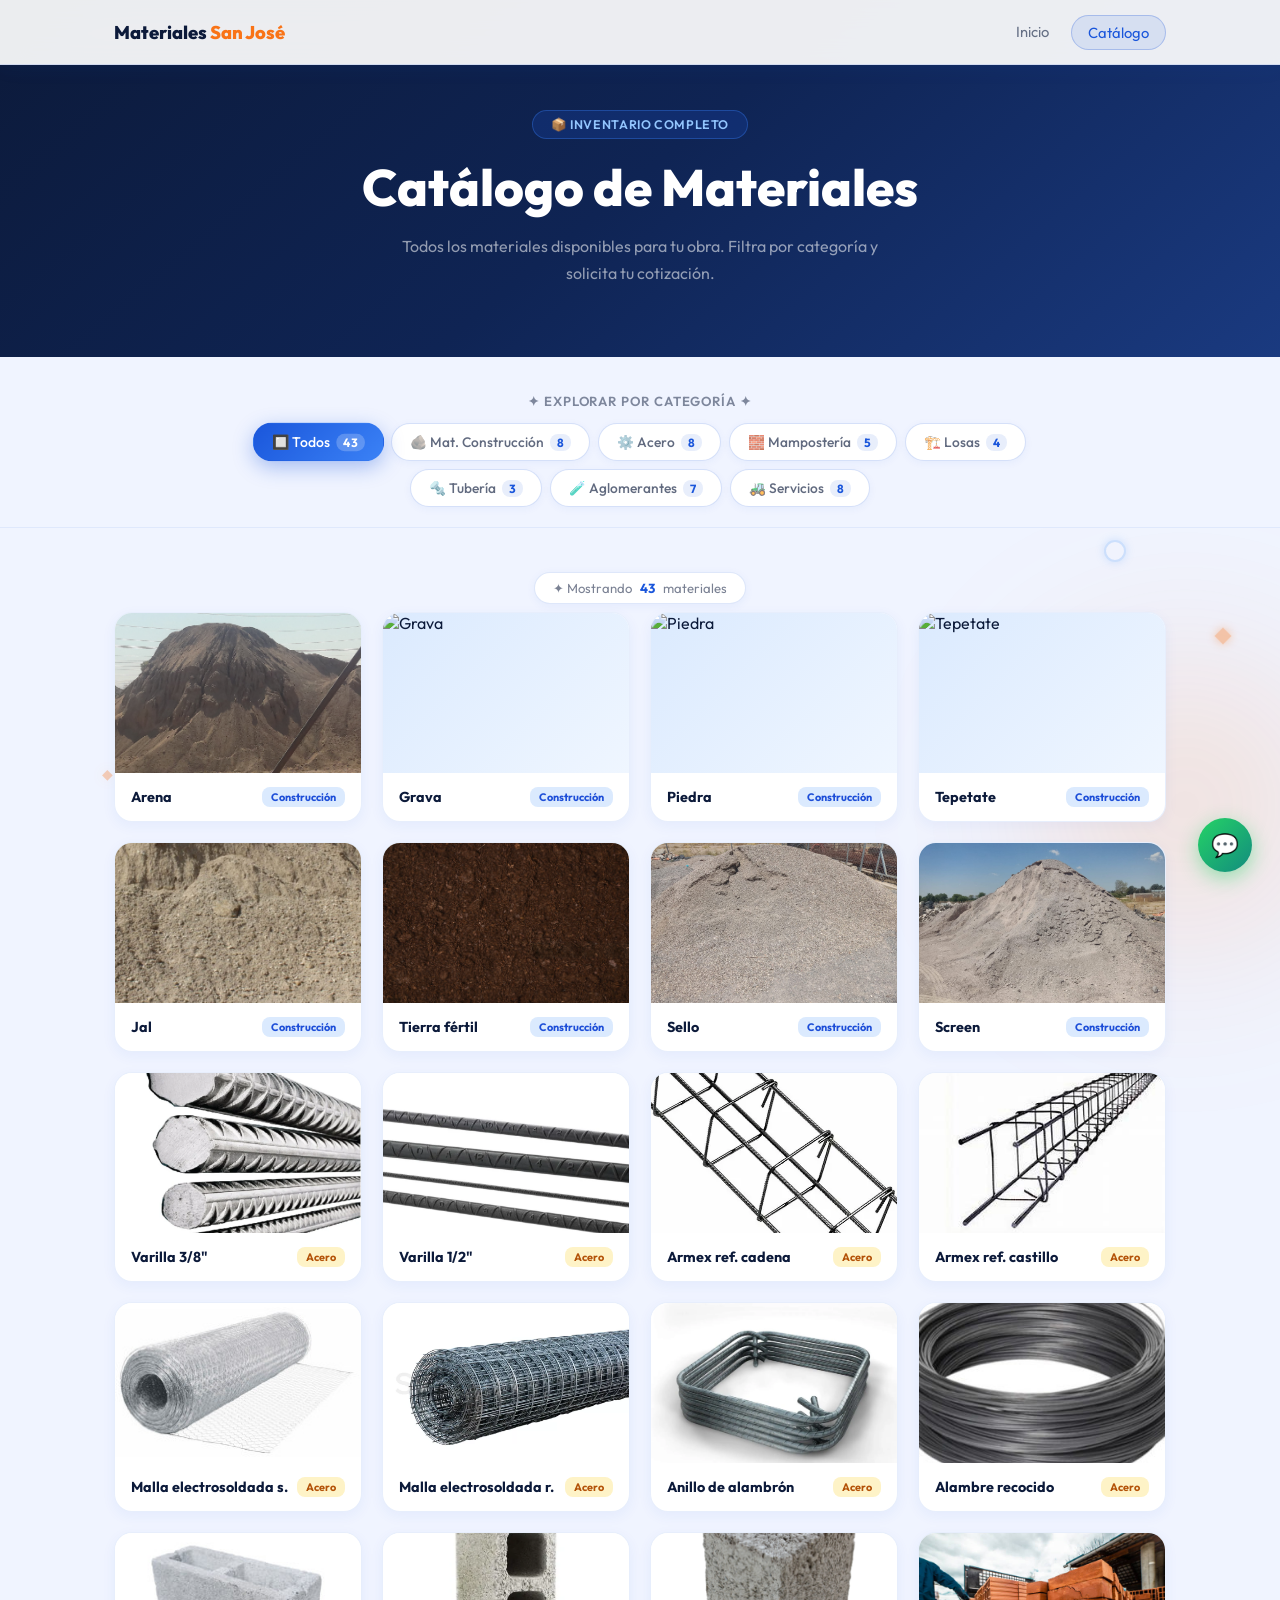
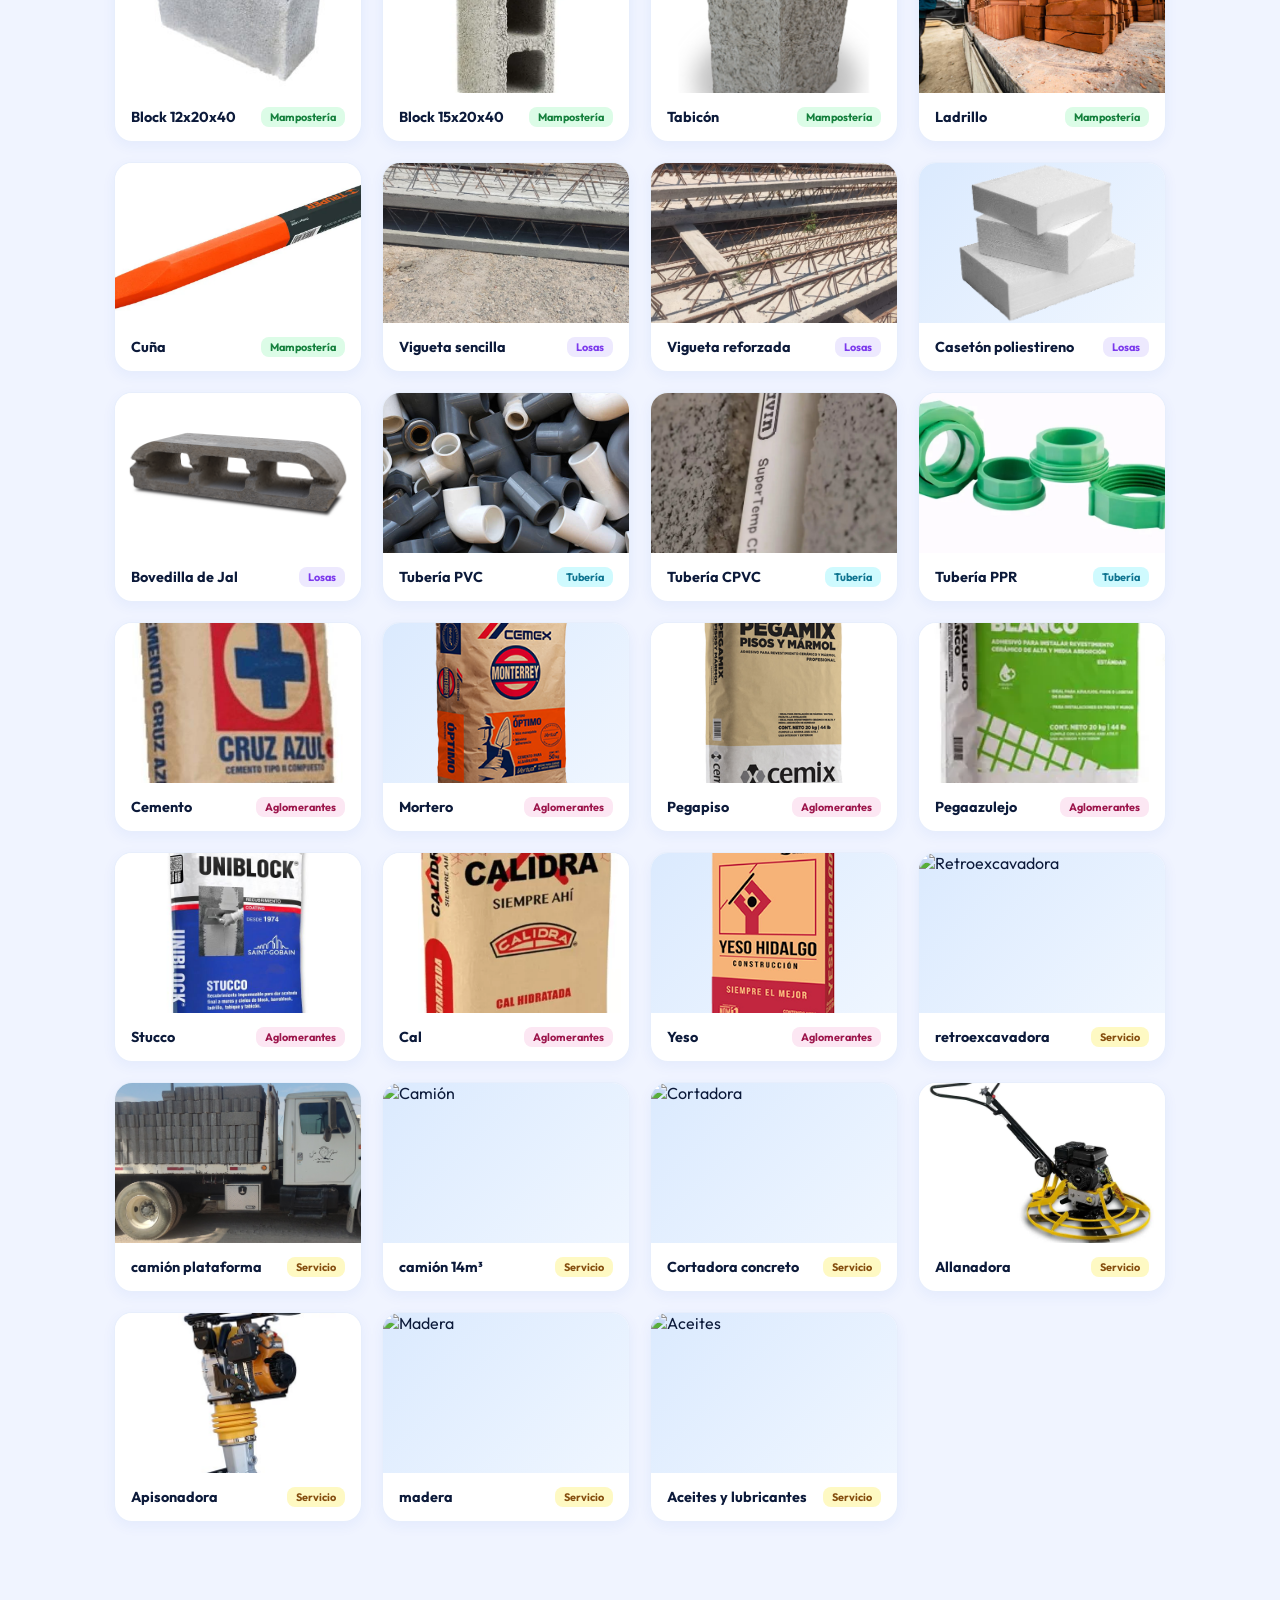
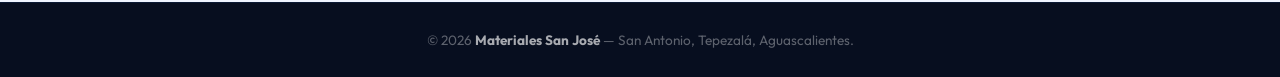
==== commit 56d73e30: "Actualizacion" ====
--- a/html/productos.html
+++ b/html/productos.html
@@ -104,12 +104,12 @@
         <img src="../img/tierra.jpeg" alt="Tierra fértil">
         <div class="product-info"><h3>Tierra fértil</h3><span class="product-badge badge-agregados">Construcción</span></div>
       </div>
-      <div class="product-card agregados" onclick="openModal('Sello','Material fino para sellado de juntas y acabados de pisos.','../img/material.jpg','agregados')">
-        <img src="../img/material.jpg" alt="Sello">
+      <div class="product-card agregados" onclick="openModal('Sello','Material fino para sellado de juntas y acabados de pisos.','../img/sello.jpeg','agregados')">
+        <img src="../img/Sello.jpeg" alt="Sello">
         <div class="product-info"><h3>Sello</h3><span class="product-badge badge-agregados">Construcción</span></div>
       </div>
-      <div class="product-card agregados" onclick="openModal('Screen','Gravilla fina para filtros, drenajes y pisos decorativos.','../img/material.jpg','agregados')">
-        <img src="../img/material.jpg" alt="Screen">
+      <div class="product-card agregados" onclick="openModal('Screen','Gravilla fina para filtros, drenajes y pisos decorativos.','../img/Screen.jpeg','agregados')">
+        <img src="../img/Screen.jpeg" alt="Screen">
         <div class="product-info"><h3>Screen</h3><span class="product-badge badge-agregados">Construcción</span></div>
       </div>
 
@@ -170,12 +170,12 @@
       </div>
 
       <!-- LOSAS -->
-      <div class="product-card losa" onclick="openModal('Vigueta sencilla','Vigueta prefabricada de concreto pretensado para losas ligeras.','../img/material.jpg','losa')">
-        <img src="../img/material.jpg" alt="Vigueta">
+      <div class="product-card losa" onclick="openModal('Vigueta sencilla','Vigueta prefabricada de concreto pretensado para losas ligeras.','../img/Viga sencilla.jpeg','losa')">
+        <img src="../img/Viga sencilla.jpeg" alt="Vigueta">
         <div class="product-info"><h3>Vigueta sencilla</h3><span class="product-badge badge-losa">Losas</span></div>
       </div>
-      <div class="product-card losa" onclick="openModal('Vigueta reforzada','Vigueta de mayor capacidad de carga para claros amplios.','../img/material.jpg','losa')">
-        <img src="../img/material.jpg" alt="Vigueta">
+      <div class="product-card losa" onclick="openModal('Vigueta reforzada','Vigueta de mayor capacidad de carga para claros amplios.','../img/Viga_reforzada.jpeg','losa')">
+        <img src="../img/Viga_reforzada.jpeg" alt="Vigueta">
         <div class="product-info"><h3>Vigueta reforzada</h3><span class="product-badge badge-losa">Losas</span></div>
       </div>
       <div class="product-card losa" onclick="openModal('Casetón poliestireno','Relleno ligero de poliestireno para reducir el peso en losas.','../img/casseton.png','losa')">
@@ -295,7 +295,7 @@
 
 <footer>
   <div class="container">
-    <p>© 2026 <strong>Materiales San José</strong> — Tepezalá, Aguascalientes.</p>
+    <p>© 2026 <strong>Materiales San José</strong> — San Antonio, Tepezalá, Aguascalientes.</p>
   </div>
 </footer>
 
--- a/css/productos.css
+++ b/css/productos.css
@@ -106,7 +106,7 @@
 }
 
 .blob {
-  position: absolute;
+  position: fixed;
   border-radius: 50%;
   filter: blur(80px);
   pointer-events: none;
@@ -536,9 +536,78 @@
 /* Product card hidden */
 .product-card.hidden { display: none; }
 
-/* Responsive */
-@media(max-width:640px){
-  .nav-menu-desktop{display:none;}
-  #mobile-menu-button{display:flex;}
-  .products-grid{grid-template-columns:1fr 1fr;}
-}
+/* ===== RESPONSIVO ===== */
+@media (max-width: 900px) {
+  .page-header {
+    padding: 90px 0 50px;
+  }
+
+  .filter-bar {
+    padding: 0 16px;
+  }
+
+  .products-grid {
+    grid-template-columns: 1fr 1fr;
+  }
+}
+
+@media (max-width: 640px) {
+  .nav-menu-desktop { display: none; }
+  #mobile-menu-button { display: flex; }
+
+  .page-header {
+    padding: 80px 0 44px;
+  }
+
+  .page-header h1 {
+    font-size: 1.8rem;
+  }
+
+  .filter-wrap {
+    top: 56px;
+  }
+
+  .filter-bar {
+    gap: 6px;
+    padding: 0 12px;
+  }
+
+  .filter-btn {
+    font-size: 0.82rem;
+    padding: 8px 14px;
+  }
+
+  .products-grid {
+    grid-template-columns: 1fr 1fr;
+    gap: 14px;
+  }
+
+  .product-card img {
+    height: 130px;
+  }
+
+  /* Modal slide-up en móvil */
+  .modal-overlay {
+    align-items: flex-end;
+    padding: 0;
+  }
+
+  .modal-box {
+    border-radius: 20px 20px 0 0;
+    max-height: 85vh;
+  }
+
+  .modal-body {
+    padding: 20px 20px 24px;
+  }
+
+  .modal-footer {
+    flex-direction: column;
+  }
+
+  .modal-wa-btn,
+  .modal-close-btn {
+    width: 100%;
+    justify-content: center;
+  }
+}
